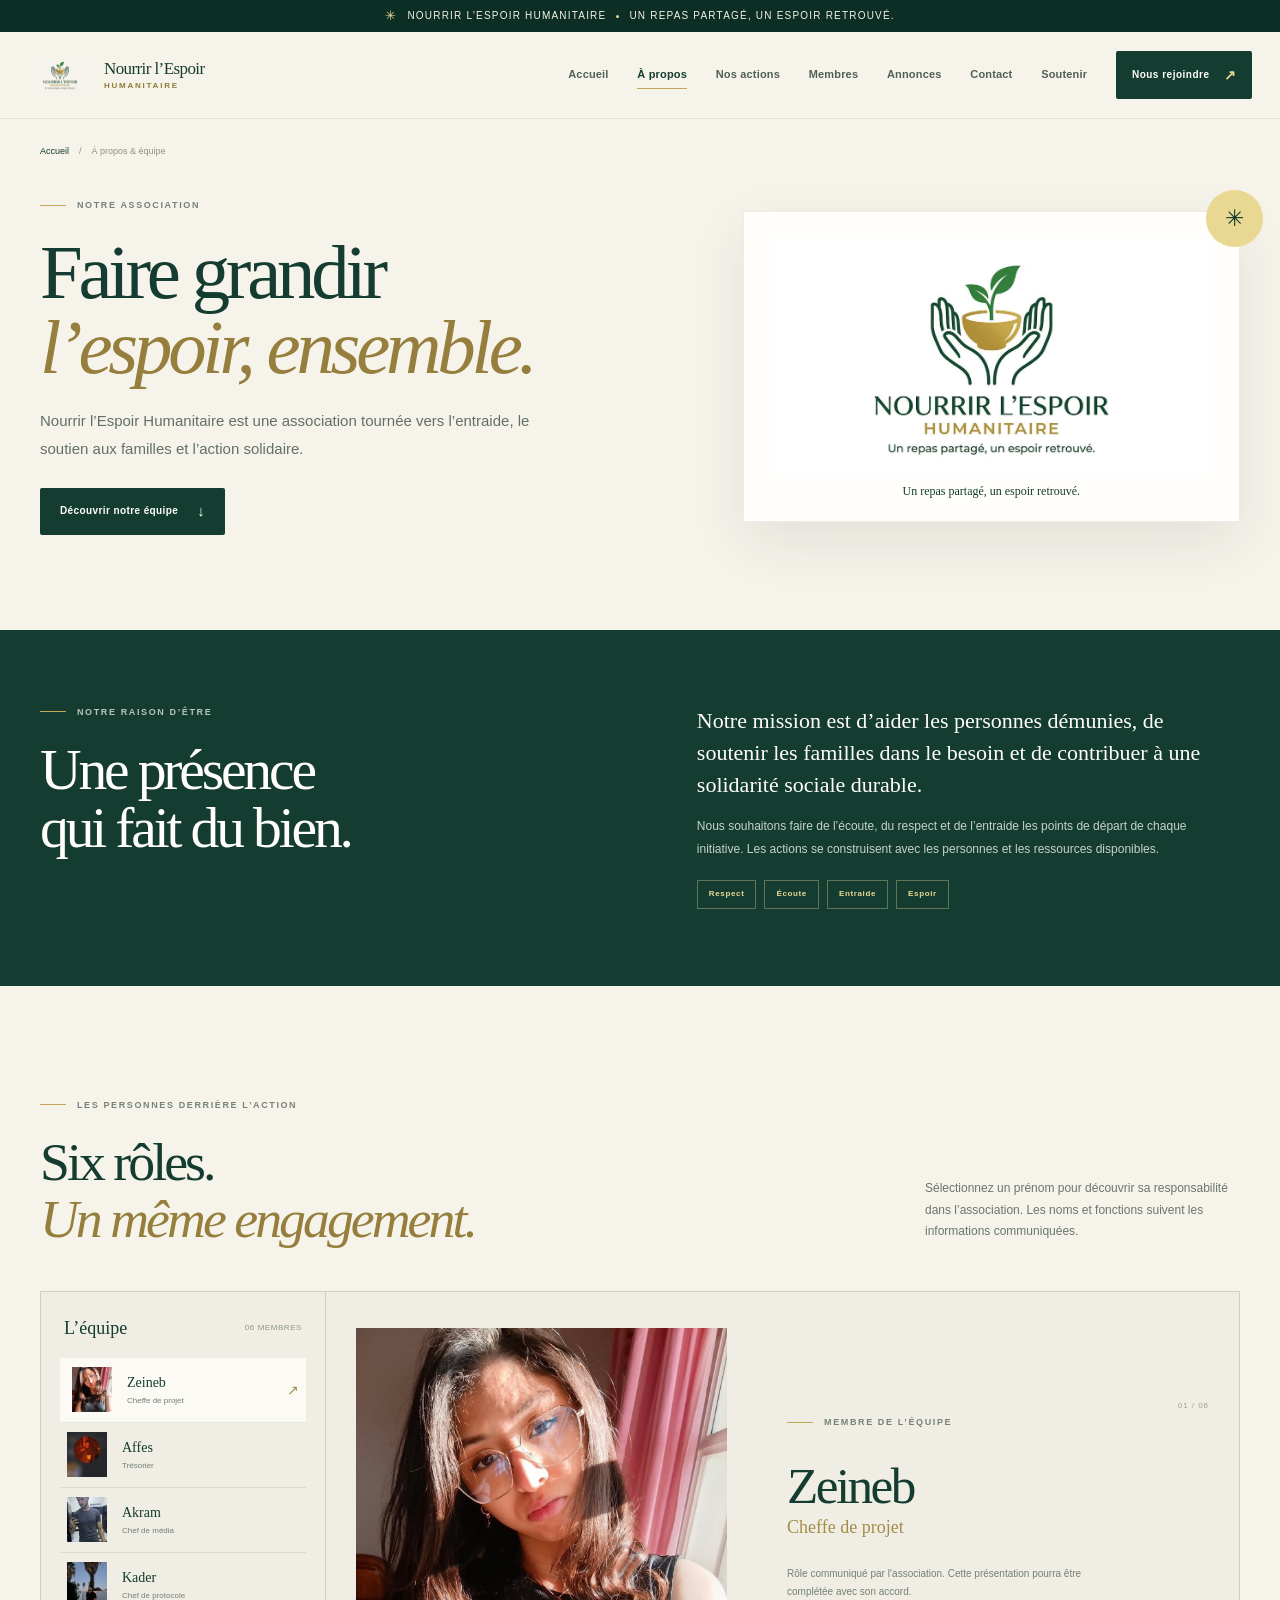
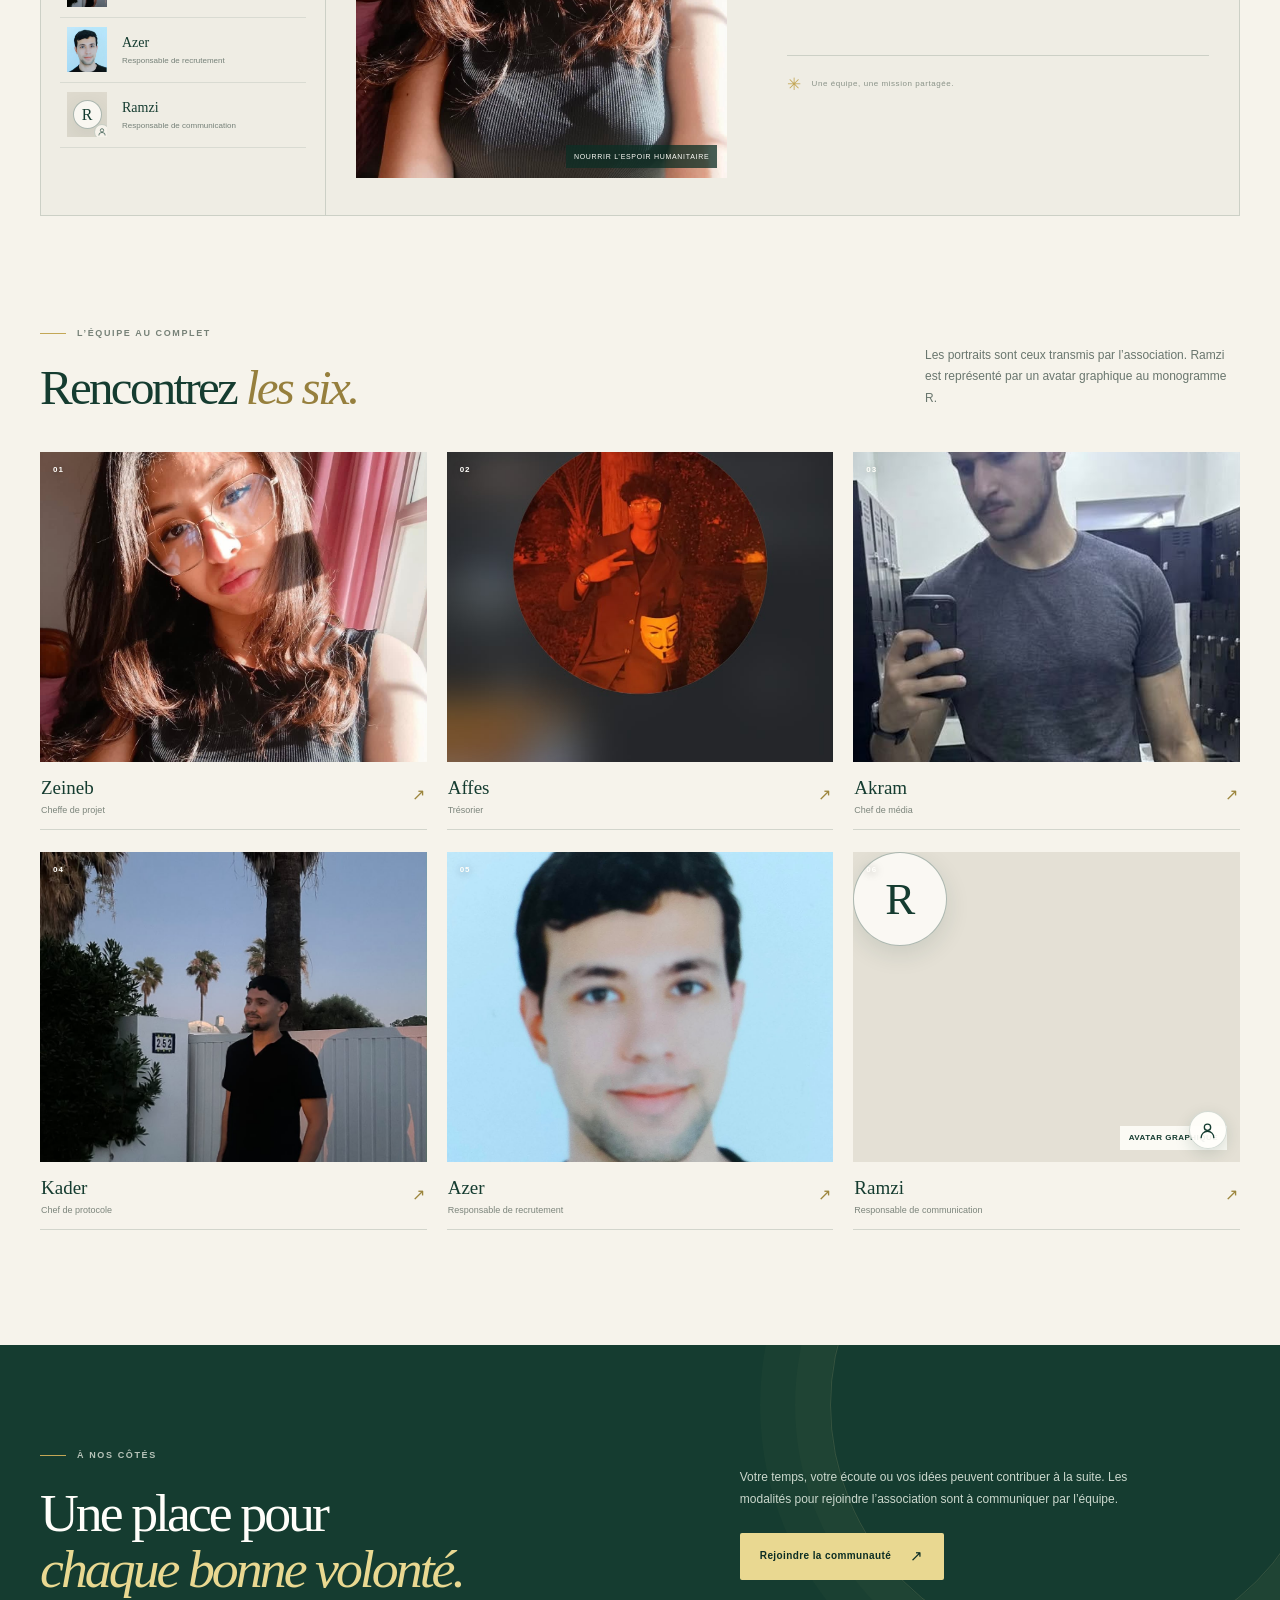
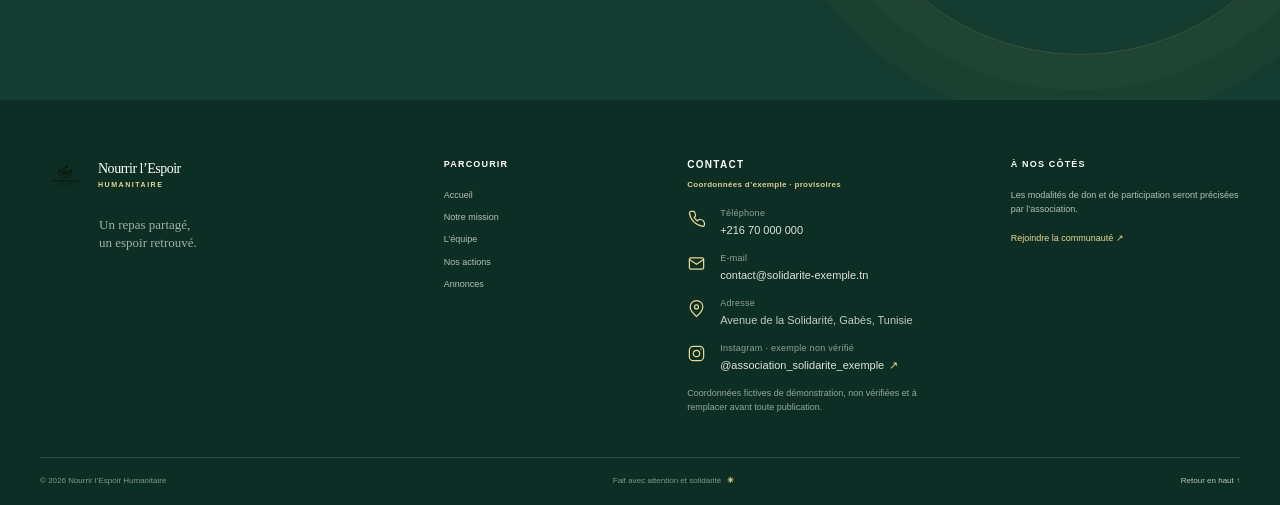
==== about.html @ 9aee0077 "Publish association website" ====
<!doctype html>
<html lang="fr">
<head>
  <meta charset="utf-8">
  <meta name="viewport" content="width=device-width, initial-scale=1">
  <meta name="theme-color" content="#153c30">
  <meta name="description" content="Découvrez la mission, les valeurs et l’équipe de Nourrir l’Espoir Humanitaire.">
  <title>À propos & équipe — Nourrir l’Espoir Humanitaire</title>
  <link rel="icon" href="assets/images/favicon.svg" type="image/svg+xml">
  <link rel="stylesheet" href="style.css">
  <script src="assets/site-config.js" defer></script>
  <script src="script.js" defer></script>
</head>
<body>
  <a class="skip-link" href="#main">Aller au contenu</a>
  <div class="announcement-bar"><span class="announcement-mark" aria-hidden="true">✳</span> Nourrir l’Espoir Humanitaire <span class="announcement-dot" aria-hidden="true"></span> Un repas partagé, un espoir retrouvé.</div>
  <header class="site-header">
    <div class="header-inner">
      <a class="brand" href="index.html" aria-label="Nourrir l’Espoir Humanitaire, accueil"><img src="assets/images/logo.jpeg" alt="Logo de Nourrir l’Espoir Humanitaire"><span class="brand-name">Nourrir l’Espoir <b>Humanitaire</b></span></a>
      <button class="menu-toggle" type="button" aria-expanded="false" aria-controls="primary-nav" aria-label="Ouvrir le menu"><span></span><span></span></button>
      <nav class="primary-nav" id="primary-nav" aria-label="Navigation principale">
        <a class="nav-link" href="index.html">Accueil</a><a class="nav-link active" href="about.html" aria-current="page">À propos</a><a class="nav-link" href="index.html#food">Nos actions</a><a class="nav-link" href="#members">Membres</a><a class="nav-link" href="index.html#events">Annonces</a><a class="nav-link" href="#contact">Contact</a><a class="nav-link" href="index.html#community">Soutenir</a><a class="nav-join" href="index.html#community">Nous rejoindre <span aria-hidden="true">↗</span></a>
      </nav>
    </div>
  </header>
  <main id="main">
    <section class="about-hero section-shell">
      <div class="breadcrumbs reveal"><a href="index.html">Accueil</a><span aria-hidden="true">/</span><span>À propos & équipe</span></div>
      <div class="about-hero-grid">
        <div class="reveal"><p class="eyebrow"><span class="eyebrow-line"></span> Notre association</p><h1>Faire grandir<br><em>l’espoir, ensemble.</em></h1><p class="hero-lede">Nourrir l’Espoir Humanitaire est une association tournée vers l’entraide, le soutien aux familles et l’action solidaire.</p><a class="button button-primary" href="#members">Découvrir notre équipe <span aria-hidden="true">↓</span></a></div>
        <div class="about-logo-card reveal"><div class="about-logo-ornament" aria-hidden="true">✳</div><img src="assets/images/logo.jpeg" alt="Logo de Nourrir l’Espoir Humanitaire"><p>Un repas partagé, un espoir retrouvé.</p></div>
      </div>
    </section>
    <section class="about-mission-section" id="mission"><div class="section-shell about-mission-grid"><div class="reveal"><p class="eyebrow eyebrow-light"><span class="eyebrow-line"></span> Notre raison d’être</p><h2>Une présence<br>qui fait du bien.</h2></div><div class="reveal"><p class="about-mission-lede">Notre mission est d’aider les personnes démunies, de soutenir les familles dans le besoin et de contribuer à une solidarité sociale durable.</p><p>Nous souhaitons faire de l’écoute, du respect et de l’entraide les points de départ de chaque initiative. Les actions se construisent avec les personnes et les ressources disponibles.</p><div class="mission-pills"><span>Respect</span><span>Écoute</span><span>Entraide</span><span>Espoir</span></div></div></div></section>

    <section class="members-directory section-shell" id="members">
      <div class="section-heading reveal"><div><p class="eyebrow"><span class="eyebrow-line"></span> Les personnes derrière l’action</p><h2>Six rôles.<br><em>Un même engagement.</em></h2></div><p class="heading-aside">Sélectionnez un prénom pour découvrir sa responsabilité dans l’association. Les noms et fonctions suivent les informations communiquées.</p></div>
      <div class="member-explorer reveal">
        <aside class="member-sidebar" aria-label="Choisir un membre"><p class="sidebar-label">L’équipe <span>06 membres</span></p>
          <button class="member-choice is-selected" type="button" data-member="zeineb" aria-pressed="true"><span class="choice-photo"><img src="assets/images/zaineb.jpeg" alt="" loading="lazy"></span><span><b>Zeineb</b><small>Cheffe de projet</small></span><span class="choice-arrow" aria-hidden="true">↗</span></button>
          <button class="member-choice" type="button" data-member="affes" aria-pressed="false"><span class="choice-photo"><img src="assets/images/affes.jpeg" alt="" loading="lazy"></span><span><b>Affes</b><small>Trésorier</small></span><span class="choice-arrow" aria-hidden="true">↗</span></button>
          <button class="member-choice" type="button" data-member="akram" aria-pressed="false"><span class="choice-photo"><img src="assets/images/akram.jpeg" alt="" loading="lazy"></span><span><b>Akram</b><small>Chef de média</small></span><span class="choice-arrow" aria-hidden="true">↗</span></button>
          <button class="member-choice" type="button" data-member="kader" aria-pressed="false"><span class="choice-photo"><img src="assets/images/kader.jpeg" alt="" loading="lazy"></span><span><b>Kader</b><small>Chef de protocole</small></span><span class="choice-arrow" aria-hidden="true">↗</span></button>
          <button class="member-choice" type="button" data-member="azer" aria-pressed="false"><span class="choice-photo"><img src="assets/images/azer.jpeg" alt="" loading="lazy"></span><span><b>Azer</b><small>Responsable de recrutement</small></span><span class="choice-arrow" aria-hidden="true">↗</span></button>
          <button class="member-choice" type="button" data-member="ramzi" aria-pressed="false"><span class="choice-photo choice-photo-pending"><span>R</span><svg aria-hidden="true"><use href="assets/icons.svg#icon-person"></use></svg></span><span><b>Ramzi</b><small>Responsable de communication</small></span><span class="choice-arrow" aria-hidden="true">↗</span></button>
        </aside>
        <article class="member-feature" aria-live="polite" aria-atomic="true">
          <div class="feature-photo-wrap"><img class="feature-photo" id="profile-image" src="assets/images/zaineb.jpeg" alt="Portrait de Zeineb" fetchpriority="high"><div class="feature-placeholder" id="profile-placeholder" hidden><div class="avatar-signature"><span>R</span><svg aria-hidden="true"><use href="assets/icons.svg#icon-person"></use></svg></div><small>Avatar graphique · pas une photo</small></div><span class="feature-photo-caption">Nourrir l’Espoir Humanitaire</span></div>
          <div class="feature-copy"><p class="eyebrow"><span class="eyebrow-line"></span> Membre de l’équipe</p><span class="feature-number" id="profile-number">01 / 06</span><h3 id="profile-name">Zeineb</h3><p class="feature-role" id="profile-role">Cheffe de projet</p><p class="feature-description" id="profile-description">Rôle communiqué par l’association. Cette présentation pourra être complétée avec son accord.</p><div class="feature-bottom"><span class="feature-symbol" aria-hidden="true">✳</span><span>Une équipe, une mission partagée.</span></div></div>
        </article>
      </div>
      <div class="all-members-heading reveal"><div><p class="eyebrow"><span class="eyebrow-line"></span> L’équipe au complet</p><h2>Rencontrez <em>les six.</em></h2></div><p class="heading-aside">Les portraits sont ceux transmis par l’association. Ramzi est représenté par un avatar graphique au monogramme R.</p></div>
      <div class="all-members-grid">
        <button class="member-tile reveal" type="button" data-member="zeineb"><span class="tile-photo"><img src="assets/images/zaineb.jpeg" alt="Portrait de Zeineb" loading="lazy"><span class="tile-number">01</span></span><span class="tile-copy"><b>Zeineb</b><small>Cheffe de projet</small><span class="tile-arrow" aria-hidden="true">↗</span></span></button>
        <button class="member-tile reveal" type="button" data-member="affes"><span class="tile-photo affes-photo"><img src="assets/images/affes.jpeg" alt="Portrait d’Affes" loading="lazy"><span class="tile-number">02</span></span><span class="tile-copy"><b>Affes</b><small>Trésorier</small><span class="tile-arrow" aria-hidden="true">↗</span></span></button>
        <button class="member-tile reveal" type="button" data-member="akram"><span class="tile-photo"><img src="assets/images/akram.jpeg" alt="Portrait d’Akram" loading="lazy"><span class="tile-number">03</span></span><span class="tile-copy"><b>Akram</b><small>Chef de média</small><span class="tile-arrow" aria-hidden="true">↗</span></span></button>
        <button class="member-tile reveal" type="button" data-member="kader"><span class="tile-photo"><img src="assets/images/kader.jpeg" alt="Portrait de Kader" loading="lazy"><span class="tile-number">04</span></span><span class="tile-copy"><b>Kader</b><small>Chef de protocole</small><span class="tile-arrow" aria-hidden="true">↗</span></span></button>
        <button class="member-tile reveal" type="button" data-member="azer"><span class="tile-photo"><img src="assets/images/azer.jpeg" alt="Portrait d’Azer" loading="lazy"><span class="tile-number">05</span></span><span class="tile-copy"><b>Azer</b><small>Responsable de recrutement</small><span class="tile-arrow" aria-hidden="true">↗</span></span></button>
        <button class="member-tile member-tile-pending reveal" type="button" data-member="ramzi"><span class="tile-photo tile-photo-pending"><span class="tile-initial" aria-hidden="true">R</span><span class="person-mark-mini" aria-hidden="true"><svg><use href="assets/icons.svg#icon-person"></use></svg></span><span class="tile-number">06</span><span class="pending-tag">Avatar graphique</span></span><span class="tile-copy"><b>Ramzi</b><small>Responsable de communication</small><span class="tile-arrow" aria-hidden="true">↗</span></span></button>
      </div>
    </section>

    <section class="about-cta"><div class="section-shell about-cta-inner reveal"><div><p class="eyebrow eyebrow-light"><span class="eyebrow-line"></span> À nos côtés</p><h2>Une place pour<br><em>chaque bonne volonté.</em></h2></div><div><p>Votre temps, votre écoute ou vos idées peuvent contribuer à la suite. Les modalités pour rejoindre l’association sont à communiquer par l’équipe.</p><a class="button button-gold" href="index.html#community">Rejoindre la communauté <span aria-hidden="true">↗</span></a></div></div></section>
  </main>
  <footer class="site-footer" id="contact"><div class="section-shell footer-top"><div class="footer-brand"><a class="brand brand-footer" href="index.html"><img src="assets/images/logo.jpeg" alt=""><span class="brand-name">Nourrir l’Espoir <b>Humanitaire</b></span></a><p>Un repas partagé,<br>un espoir retrouvé.</p></div><div class="footer-column"><h2>Parcourir</h2><a href="index.html">Accueil</a><a href="#mission">Notre mission</a><a href="#members">L’équipe</a><a href="index.html#food">Nos actions</a><a href="index.html#events">Annonces</a></div><div class="footer-contact"><h2>Contact <span class="provisional-label">Coordonnées d’exemple · provisoires</span></h2><ul class="contact-list"><li><svg class="contact-icon" aria-hidden="true"><use href="assets/icons.svg#icon-phone"></use></svg><span><small>Téléphone</small><a data-contact-value="phone" href="tel:+21670000000">+216 70 000 000</a></span></li><li><svg class="contact-icon" aria-hidden="true"><use href="assets/icons.svg#icon-mail"></use></svg><span><small>E-mail</small><a data-contact-value="email" href="mailto:contact@solidarite-exemple.tn">contact@solidarite-exemple.tn</a></span></li><li><svg class="contact-icon" aria-hidden="true"><use href="assets/icons.svg#icon-pin"></use></svg><span><small>Adresse</small><span data-contact-value="address">Avenue de la Solidarité, Gabès, Tunisie</span></span></li><li><svg class="contact-icon" aria-hidden="true"><use href="assets/icons.svg#icon-instagram"></use></svg><span><small>Instagram · exemple non vérifié</small><a class="instagram-link" data-contact-value="instagramHandle" href="https://www.instagram.com/association_solidarite_exemple/" target="_blank" rel="noopener noreferrer">@association_solidarite_exemple <span aria-hidden="true">↗</span></a></span></li></ul><p class="contact-disclaimer">Coordonnées fictives de démonstration, non vérifiées et à remplacer avant toute publication.</p></div><div class="footer-column"><h2>À nos côtés</h2><p>Les modalités de don et de participation seront précisées par l’association.</p><a class="footer-join" href="index.html#community">Rejoindre la communauté ↗</a></div></div><div class="section-shell footer-bottom"><span>© <span data-current-year>2026</span> Nourrir l’Espoir Humanitaire</span><span>Fait avec attention et solidarité <b aria-hidden="true">✳</b></span><a href="#main">Retour en haut ↑</a></div></footer>
</body>
</html>
---- style.css ----
@charset "UTF-8";

:root {
  --forest: #153c30;
  --forest-deep: #0c2e24;
  --forest-soft: #34594b;
  --gold: #c3a756;
  --gold-light: #e9d891;
  --rose: #d88670;
  --ink: #1e2f28;
  --muted: #69766e;
  --paper: #f6f3eb;
  --paper-dark: #ebe7dc;
  --white: #fffefa;
  --line: rgba(21, 60, 48, .16);
  --serif: Georgia, "Times New Roman", serif;
  --sans: "Aptos", "Segoe UI", Arial, sans-serif;
  --content: 1200px;
  --ease: cubic-bezier(.2,.75,.25,1);
}

*, *::before, *::after { box-sizing: border-box; }
html { scroll-behavior: smooth; scroll-padding-top: 100px; }
body { margin: 0; color: var(--ink); background: var(--paper); font-family: var(--sans); font-size: 16px; line-height: 1.6; -webkit-font-smoothing: antialiased; }
img { display: block; max-width: 100%; }
[hidden] { display: none !important; }
a { color: inherit; text-decoration: none; }
button { font: inherit; }
button, a { -webkit-tap-highlight-color: transparent; }
::selection { color: var(--white); background: var(--forest); }
.section-shell { width: min(var(--content), calc(100% - 64px)); margin-inline: auto; }
.skip-link { position: fixed; z-index: 1000; top: 8px; left: 8px; padding: 12px 16px; transform: translateY(-150%); color: var(--white); background: var(--forest); border-radius: 3px; }
.skip-link:focus { transform: translateY(0); }

.announcement-bar { min-height: 32px; display: flex; align-items: center; justify-content: center; gap: 10px; padding: 5px 18px; color: #f7f2e6; background: var(--forest-deep); font-size: 10px; letter-spacing: .12em; text-transform: uppercase; text-align: center; }
.announcement-mark { color: var(--gold-light); font-size: 13px; }
.announcement-dot { width: 3px; height: 3px; border-radius: 50%; background: var(--gold-light); }
.site-header { position: sticky; z-index: 30; top: 0; background: rgba(246,243,235,.94); border-bottom: 1px solid rgba(21,60,48,.08); backdrop-filter: blur(16px); }
.header-inner { width: min(1320px, calc(100% - 56px)); min-height: 86px; margin: 0 auto; display: flex; align-items: center; justify-content: space-between; gap: 32px; }
.brand { flex: 0 0 auto; display: inline-flex; align-items: center; gap: 12px; }
.brand img { width: 64px; height: 50px; object-fit: contain; mix-blend-mode: multiply; }
.brand-name { display: flex; flex-direction: column; color: var(--forest); font-family: var(--serif); font-size: 17px; line-height: 1.05; letter-spacing: -.035em; }
.brand-name b { padding-top: 4px; color: #927b36; font-family: var(--sans); font-size: 8px; font-weight: 700; letter-spacing: .22em; text-transform: uppercase; }
.primary-nav { display: flex; align-items: center; gap: clamp(15px, 2.25vw, 32px); }
.nav-link { position: relative; padding: 8px 0; color: #506058; font-size: 11px; font-weight: 600; letter-spacing: .015em; transition: color .2s ease; }
.nav-link::after { position: absolute; right: 0; bottom: 3px; left: 0; height: 1px; content: ""; background: var(--gold); transform: scaleX(0); transform-origin: left; transition: transform .25s var(--ease); }
.nav-link:hover, .nav-link.active { color: var(--forest); }
.nav-link:hover::after, .nav-link.active::after { transform: scaleX(1); }
.nav-join { display: inline-flex; align-items: center; gap: 14px; padding: 13px 16px; color: var(--white); background: var(--forest); border-radius: 2px; font-size: 10px; font-weight: 700; letter-spacing: .05em; transition: background .2s ease, transform .2s ease; }
.nav-join span { color: var(--gold-light); font-size: 14px; }
.nav-join:hover { background: #255947; transform: translateY(-2px); }
.menu-toggle { display: none; }

.hero { min-height: 650px; position: relative; display: grid; grid-template-columns: 1fr .92fr; align-items: center; gap: 5%; padding-top: 62px; padding-bottom: 95px; }
.hero-copy { position: relative; z-index: 2; padding: 18px 0 28px 2.6%; }
.eyebrow { display: flex; align-items: center; gap: 11px; margin: 0 0 22px; color: #778278; font-size: 9px; font-weight: 700; letter-spacing: .18em; text-transform: uppercase; }
.eyebrow-line { width: 26px; height: 1px; flex: 0 0 26px; background: var(--gold); }
h1, h2, h3, p { margin-top: 0; }
h1, h2 { color: var(--forest); font-family: var(--serif); font-weight: 400; letter-spacing: -.055em; }
.hero h1 { max-width: 660px; margin: 0 0 22px; font-size: clamp(48px, 6.05vw, 82px); line-height: .99; }
h1 em, h2 em, .quote-section em { color: #967f3d; font-weight: 400; }
.hero-lede { max-width: 530px; margin-bottom: 27px; color: #627067; font-size: 15px; line-height: 1.85; }
.hero-actions { display: flex; align-items: center; gap: 28px; flex-wrap: wrap; }
.button { min-height: 47px; display: inline-flex; align-items: center; justify-content: center; gap: 19px; padding: 0 19px; border: 1px solid transparent; border-radius: 2px; font-size: 10px; font-weight: 700; letter-spacing: .04em; transition: transform .25s var(--ease), background .25s ease, color .25s ease, box-shadow .25s ease; }
.button span { font-size: 15px; font-weight: 400; }
.button:hover { transform: translateY(-3px); box-shadow: 0 11px 24px rgba(11,39,29,.13); }
.button-primary { color: var(--white); background: var(--forest); }
.button-primary:hover { background: #285c48; }
.text-link { display: inline-flex; align-items: center; gap: 12px; color: var(--forest); font-size: 10px; font-weight: 700; border-bottom: 1px solid rgba(21,60,48,.32); padding-bottom: 5px; transition: gap .2s ease, color .2s ease; }
.text-link:hover { gap: 17px; color: #967f3d; }
.text-link span { font-size: 15px; }
.hero-note { display: flex; align-items: center; gap: 12px; margin-top: 40px; color: #7b837c; font-family: var(--serif); font-size: 12px; line-height: 1.4; }
.hero-note b { color: var(--forest); font-weight: 400; }
.note-seal { width: 34px; height: 34px; display: grid; place-items: center; color: var(--forest); border: 1px solid rgba(21,60,48,.25); border-radius: 50%; font-size: 17px; }
.hero-art { min-height: 470px; position: relative; display: grid; place-items: center; }
.hero-art::before { position: absolute; width: min(88%, 450px); aspect-ratio: 1; content: ""; background: #e6e4d8; border-radius: 50%; }
.hero-art::after { position: absolute; width: 74%; aspect-ratio: 1; content: ""; border: 1px solid rgba(21,60,48,.14); border-radius: 50%; }
.hero-logo-card { position: relative; z-index: 2; width: min(80%, 420px); padding: 20px; background: var(--white); border: 1px solid rgba(21,60,48,.08); box-shadow: 0 26px 60px rgba(34,54,39,.13); transform: rotate(-3deg); transition: transform .5s var(--ease); }
.hero-logo-card:hover { transform: rotate(0) scale(1.025); }
.hero-logo-card img { width: 100%; height: auto; }
.art-orbit { position: absolute; z-index: 1; border: 1px solid rgba(195,167,86,.7); border-radius: 50%; }
.orbit-one { width: 82%; aspect-ratio: 1; transform: rotate(-19deg) scaleY(.76); }
.orbit-two { width: 94%; aspect-ratio: 1; border-color: rgba(21,60,48,.1); transform: rotate(17deg) scaleY(.8); }
.hero-sticker { position: absolute; z-index: 3; top: 14%; right: -1%; width: 111px; height: 111px; display: flex; flex-direction: column; align-items: center; justify-content: center; color: var(--forest); background: var(--gold-light); border: 7px solid var(--paper); border-radius: 50%; font-family: var(--serif); font-size: 11px; line-height: 1.1; text-align: center; transform: rotate(8deg); }
.hero-sticker b { font-weight: 400; }
.sticker-icon { margin-bottom: 5px; font-size: 19px; }
.art-caption { position: absolute; z-index: 3; right: 4%; bottom: 13%; margin: 0; color: var(--forest); font-family: var(--serif); font-size: 12px; line-height: 1.45; text-align: right; }
.art-asterisk { position: absolute; z-index: 3; bottom: 18%; left: 8%; color: var(--rose); font-size: 29px; }
.hero-bottomline { position: absolute; right: 0; bottom: 30px; left: 0; display: flex; align-items: center; gap: 13px; color: #819087; font-size: 8px; letter-spacing: .14em; text-transform: uppercase; }
.bottomline-rule { width: 70px; height: 1px; background: var(--gold); }

.mission-band { overflow: hidden; position: relative; color: var(--white); background: var(--forest); }
.mission-band::after { position: absolute; right: -100px; bottom: -270px; width: 580px; height: 580px; content: ""; border: 1px solid rgba(233,216,145,.15); border-radius: 50%; box-shadow: 0 0 0 34px rgba(233,216,145,.035),0 0 0 68px rgba(233,216,145,.025); }
.mission-grid { min-height: 340px; position: relative; display: grid; grid-template-columns: 1.08fr 1fr auto; align-items: center; gap: 8%; padding-top: 66px; padding-bottom: 66px; }
.eyebrow-light { color: #b7c3b9; }
.mission-intro h2, .support-section h2, .about-mission-section h2, .about-cta h2 { margin: 0; color: var(--white); font-size: clamp(37px, 4.2vw, 56px); line-height: 1.05; }
.mission-intro h2 em, .support-section h2 em, .about-cta h2 em { color: var(--gold-light); }
.mission-copy { max-width: 430px; color: #cfdbd0; font-size: 13px; line-height: 1.85; }
.mission-copy .button { margin-top: 9px; }
.button-light { color: var(--forest); background: var(--paper); }
.button-light:hover { background: var(--gold-light); }
.mission-stamp { width: 82px; height: 82px; position: relative; display: grid; place-items: center; color: var(--gold-light); border: 1px solid rgba(233,216,145,.55); border-radius: 50%; font-family: var(--serif); font-size: 10px; line-height: .95; text-align: center; transform: rotate(-15deg); }
.mission-stamp b { position: absolute; right: -4px; bottom: 2px; color: var(--gold-light); font-size: 20px; }

.values-section { padding-top: 118px; padding-bottom: 114px; }
.section-heading { display: flex; align-items: end; justify-content: space-between; gap: 30px; margin-bottom: 46px; }
.section-heading h2, .video-copy h2, .all-members-heading h2 { margin: 0; font-size: clamp(38px, 4.2vw, 58px); line-height: 1.06; }
.heading-aside { max-width: 315px; margin: 0 0 5px; color: var(--muted); font-size: 12px; line-height: 1.8; }
.values-grid { display: grid; grid-template-columns: repeat(3,1fr); border-top: 1px solid var(--line); border-bottom: 1px solid var(--line); }
.value-card { min-height: 357px; position: relative; padding: 25px 31px 25px 26px; border-right: 1px solid var(--line); transition: background .3s ease; }
.value-card:first-child { border-left: 1px solid var(--line); }
.value-card:hover { background: rgba(255,254,250,.68); }
.value-card-highlight { background: #eeebe1; }
.illustration { height: 145px; position: relative; display: grid; place-items: center; overflow: hidden; margin: -25px -31px 25px -26px; background: #e9e6dc; }
.value-card-highlight .illustration { background: #e6e3d5; }
.illustration-bowl .bowl-shape { width: 128px; height: 55px; position: absolute; bottom: 23px; border: 2px solid var(--forest); border-top: 0; border-radius: 0 0 60px 60px; background: #c9ac5d; box-shadow: inset 0 -8px rgba(21,60,48,.08); }
.illustration-bowl .bowl-shape::before { position: absolute; top: -5px; right: -4px; left: -4px; height: 11px; content: ""; border: 2px solid var(--forest); border-radius: 50%; background: #eedb9c; }
.bowl-steam { position: absolute; top: 14px; color: #728d70; font-family: var(--serif); font-size: 45px; transform: rotate(90deg); }
.bowl-leaf { position: absolute; top: 18px; right: calc(50% - 14px); color: var(--forest); font-size: 24px; }
.illustration-home .home-roof { position: absolute; top: 31px; width: 105px; height: 75px; border-top: 3px solid var(--forest); border-left: 3px solid var(--forest); transform: rotate(45deg) scale(.72); }
.home-body { width: 112px; height: 75px; position: absolute; top: 54px; display: flex; align-items: center; justify-content: space-evenly; border: 2px solid var(--forest); background: #c1ad73; }
.home-body i { width: 18px; height: 24px; border: 1px solid var(--forest); background: var(--paper); }
.home-body b { width: 22px; height: 38px; align-self: end; border: 1px solid var(--forest); background: #e7d8ac; }
.home-heart { position: absolute; top: 14px; right: calc(50% - 82px); color: var(--rose); font-size: 27px; }
.illustration-hands { background: #e8e8dc; }
.hands-ring { width: 98px; height: 98px; border: 1px solid var(--forest); border-radius: 50%; box-shadow: 0 0 0 11px rgba(195,167,86,.21),0 0 0 22px rgba(21,60,48,.05); }
.hands-sprout { position: absolute; top: 29px; color: var(--forest); font-size: 31px; }
.hands-word { position: absolute; bottom: 32px; padding: 2px 10px; color: var(--forest); background: #e8e8dc; font-family: var(--serif); font-size: 14px; font-style: italic; }
.card-index { margin-bottom: 10px; color: #8c917e; font-size: 8px; font-weight: 700; letter-spacing: .17em; }
.value-card h3 { margin: 0 0 10px; color: var(--forest); font-family: var(--serif); font-size: 24px; font-weight: 400; letter-spacing: -.025em; }
.value-card > p:not(.card-index) { max-width: 320px; margin-bottom: 19px; color: #69756b; font-size: 11px; line-height: 1.75; }
.arrow-link, .event-link { display: inline-flex; align-items: center; gap: 10px; padding: 0 0 3px; color: var(--forest); border: 0; border-bottom: 1px solid rgba(21,60,48,.3); background: none; font-size: 9px; font-weight: 700; cursor: pointer; transition: gap .2s ease; }
.arrow-link:hover, .event-link:hover { gap: 16px; }
.arrow-link span, .event-link span { color: #9d863e; font-size: 14px; }

.quote-section { min-height: 300px; position: relative; display: flex; flex-direction: column; align-items: center; justify-content: center; margin-bottom: 108px; background: #ece9df; text-align: center; }
.quote-section::before, .quote-section::after { position: absolute; width: 80px; height: 80px; content: ""; border-color: rgba(195,167,86,.65); border-style: solid; }
.quote-section::before { top: 18px; left: 18px; border-width: 1px 0 0 1px; }
.quote-section::after { right: 18px; bottom: 18px; border-width: 0 1px 1px 0; }
.quote-ornament { height: 36px; color: var(--gold); font-family: var(--serif); font-size: 70px; line-height: 1; }
.quote-section p { margin: 15px 0 16px; color: var(--forest); font-family: var(--serif); font-size: clamp(24px, 3vw, 37px); line-height: 1.3; letter-spacing: -.035em; }
.quote-credit { color: #7c857c; font-size: 8px; font-weight: 700; letter-spacing: .15em; text-transform: uppercase; }

.team-section { padding-top: 18px; padding-bottom: 118px; }
.team-section .section-heading { margin-bottom: 38px; }
.heading-link { margin-bottom: 7px; }
.team-grid { display: grid; grid-template-columns: repeat(3,1fr); gap: 30px 20px; }
.team-card { min-width: 0; display: block; }
.team-photo { height: 315px; position: relative; overflow: hidden; background: #e5e1d5; }
.team-photo img { width: 100%; height: 100%; object-fit: cover; object-position: center 35%; transition: transform .6s var(--ease), filter .5s ease; }
.team-card:hover .team-photo img { transform: scale(1.045); filter: saturate(1.05); }
.team-card:nth-child(2) .team-photo img { object-position: center 47%; }
.team-card:nth-child(3) .team-photo img { object-position: center 22%; }
.team-card:nth-child(4) .team-photo img { object-position: center 47%; }
.team-card:nth-child(5) .team-photo img { object-position: center 39%; }
.photo-index, .tile-number { position: absolute; top: 12px; left: 13px; z-index: 2; color: var(--white); font-size: 8px; font-weight: 700; letter-spacing: .12em; text-shadow: 0 1px 8px rgba(0,0,0,.4); }
.team-meta { min-height: 66px; position: relative; padding: 14px 38px 0 1px; border-bottom: 1px solid var(--line); }
.team-meta h3 { margin: 0; color: var(--forest); font-family: var(--serif); font-size: 20px; font-weight: 400; }
.team-meta p { margin: 2px 0 14px; color: #7b837a; font-size: 9px; }
.team-arrow { position: absolute; top: 18px; right: 1px; color: #9d863e; transition: transform .2s ease; }
.team-card:hover .team-arrow { transform: translate(3px,-3px); }
.affes-photo img { object-fit: cover; object-position: center 50%; }
.pending-photo, .tile-photo-pending, .choice-photo-pending { position: relative; display: grid; place-items: center; background: radial-gradient(circle at 50% 45%,#d5ccaa 0 15%,#82947a 15.3% 16%,transparent 16.4%),radial-gradient(circle at 50% 50%,#e9e3cf,#c9c1a6 52%,#99a18a 100%); }
.pending-initial, .tile-initial, .choice-photo-pending > span { width: 82px; height: 82px; display: grid; place-items: center; color: var(--forest); background: rgba(255,254,250,.8); border: 1px solid rgba(21,60,48,.34); border-radius: 50%; font-family: var(--serif); font-size: 40px; box-shadow: 0 8px 25px rgba(21,60,48,.12); }
.pending-tag { position: absolute; right: 13px; bottom: 12px; padding: 6px 9px; color: var(--forest); background: rgba(255,254,250,.86); font-size: 8px; font-weight: 700; letter-spacing: .06em; text-transform: uppercase; }
.photo-note { margin: 20px 0 0; color: #7c857c; font-size: 9px; }

.events-section { padding: 108px 0 110px; background: #efede4; }
.events-section .section-heading { margin-bottom: 42px; }
.events-grid { display: grid; grid-template-columns: repeat(3,1fr); gap: 21px; }
.event-card { overflow: hidden; background: var(--white); transition: transform .35s var(--ease), box-shadow .35s ease; }
.event-card:hover { transform: translateY(-5px); box-shadow: 0 20px 36px rgba(30,47,40,.08); }
.event-art { height: 210px; position: relative; overflow: hidden; display: grid; place-items: center; }
.event-art-gold { background: #d6c898; }
.event-art-green { background: #78927e; }
.event-art-rose { background: #d7a28f; }
.event-art::before, .event-art::after { position: absolute; content: ""; border: 1px solid rgba(255,254,250,.45); border-radius: 50%; }
.event-art::before { width: 180px; height: 180px; }
.event-art::after { width: 225px; height: 225px; }
.event-art-label { position: absolute; top: 13px; left: 15px; z-index: 2; color: rgba(255,254,250,.84); font-size: 8px; font-weight: 700; letter-spacing: .13em; text-transform: uppercase; }
.event-art-number { position: absolute; right: 15px; bottom: 8px; color: rgba(255,254,250,.56); font-family: var(--serif); font-size: 34px; }
.event-boxes { z-index: 1; display: flex; align-items: end; gap: 8px; transform: rotate(-6deg); }
.event-boxes i { width: 46px; height: 51px; display: block; border: 1px solid var(--forest); background: #e4d6a5; box-shadow: 6px 8px 0 rgba(21,60,48,.12); }
.event-boxes i:nth-child(2) { height: 70px; background: #f1ebd8; }
.event-boxes i:nth-child(3) { height: 43px; background: #c8b26e; }
.event-plate { width: 118px; height: 118px; z-index: 1; display: grid; place-items: center; color: #9c8743; background: #f3eedf; border: 8px double #d5c791; border-radius: 50%; box-shadow: 0 9px 25px rgba(21,60,48,.13); transition: transform .5s var(--ease); }
.event-card:hover .event-plate { transform: rotate(15deg); }
.event-plate span { font-size: 31px; }
.event-spark { z-index: 1; color: #f7eab8; font-size: 88px; text-shadow: 0 5px 18px rgba(21,60,48,.1); transition: transform .5s var(--ease); }
.event-card:hover .event-spark { transform: rotate(40deg) scale(1.1); }
.event-content { padding: 20px 22px 23px; }
.event-date { display: flex; align-items: center; gap: 7px; margin-bottom: 12px; color: #899187; font-size: 8px; font-weight: 700; letter-spacing: .1em; text-transform: uppercase; }
.date-icon { color: var(--gold); font-size: 15px; }
.event-content h3 { margin: 0 0 8px; color: var(--forest); font-family: var(--serif); font-size: 23px; font-weight: 400; }
.event-content > p { min-height: 48px; margin: 0 0 16px; color: #748077; font-size: 10px; line-height: 1.7; }
.content-note { margin: 20px 0 0; color: #858b81; font-size: 9px; font-style: italic; }
.event-dialog { width: min(520px, calc(100% - 32px)); position: fixed; padding: 43px; color: var(--ink); background: var(--paper); border: 1px solid rgba(21,60,48,.14); box-shadow: 0 25px 80px rgba(4,28,20,.3); }
.event-dialog::backdrop { background: rgba(8,29,22,.62); backdrop-filter: blur(3px); }
.event-dialog h2 { margin: 0 0 14px; font-size: 39px; line-height: 1.05; }
.dialog-description { color: #627067; font-size: 13px; line-height: 1.8; }
.dialog-footnote { margin: 23px 0; padding-top: 16px; color: #778278; border-top: 1px solid var(--line); font-size: 10px; line-height: 1.7; }
.dialog-close { width: 34px; height: 34px; position: absolute; top: 13px; right: 14px; color: var(--forest); background: transparent; border: 1px solid var(--line); border-radius: 50%; font-size: 23px; line-height: 1; cursor: pointer; }
.dialog-close:hover { background: #e8e3d4; }

.video-section { display: grid; grid-template-columns: .78fr 1.22fr; align-items: center; gap: 9%; padding-top: 120px; padding-bottom: 121px; }
.video-copy h2 { margin-bottom: 17px; }
.video-copy > p:not(.eyebrow) { max-width: 390px; color: var(--muted); font-size: 12px; line-height: 1.85; }
.small-label { display: inline-block; margin-top: 10px; padding: 8px 10px; color: #837642; border: 1px solid rgba(195,167,86,.48); font-size: 8px; font-weight: 700; letter-spacing: .12em; text-transform: uppercase; }
.video-placeholder { min-height: 335px; position: relative; overflow: hidden; display: flex; flex-direction: column; align-items: center; justify-content: center; color: var(--white); background: var(--forest); text-align: center; }
.video-placeholder::before { position: absolute; inset: 15px; content: ""; border: 1px solid rgba(233,216,145,.37); }
.video-placeholder::after { position: absolute; top: -145px; left: -40px; width: 370px; height: 370px; content: ""; border: 1px solid rgba(233,216,145,.16); border-radius: 50%; box-shadow: 0 0 0 28px rgba(233,216,145,.035),0 0 0 56px rgba(233,216,145,.025); }
.video-sun { position: absolute; top: 31px; right: 39px; color: var(--gold-light); font-size: 24px; }
.video-frame-mark { position: absolute; top: 33px; left: 39px; color: #c5d1c6; font-size: 8px; font-weight: 700; letter-spacing: .19em; }
.video-frame-mark span { padding: 0 5px; color: var(--gold-light); }
.video-play { width: 53px; height: 53px; z-index: 1; display: grid; place-items: center; padding-left: 3px; color: var(--forest); background: var(--gold-light); border-radius: 50%; font-size: 15px; box-shadow: 0 0 0 8px rgba(233,216,145,.12); }
.video-placeholder > p { z-index: 1; margin: 17px 0 0; font-family: var(--serif); font-size: 21px; line-height: 1.3; }
.video-placeholder > p span { color: #b9c9bc; font-family: var(--sans); font-size: 9px; letter-spacing: .07em; }
.video-placeholder-footer { position: absolute; right: 38px; bottom: 30px; left: 38px; display: flex; align-items: center; gap: 13px; color: #aabbad; font-size: 8px; }
.video-track { height: 2px; flex: 1; background: rgba(255,255,255,.19); }
.video-track i { width: 13%; height: 100%; display: block; background: var(--gold-light); }

.support-section { overflow: hidden; position: relative; color: var(--white); background: #214b3c; }
.support-section::after { position: absolute; top: -130px; right: -110px; width: 490px; height: 490px; content: ""; border: 1px solid rgba(233,216,145,.16); border-radius: 50%; box-shadow: 0 0 0 28px rgba(233,216,145,.025),0 0 0 60px rgba(233,216,145,.02); }
.support-grid { min-height: 430px; position: relative; display: grid; grid-template-columns: 1fr .8fr; align-items: center; gap: 10%; padding-top: 72px; padding-bottom: 72px; }
.support-copy { max-width: 475px; position: relative; z-index: 1; color: #d6e0d7; font-size: 12px; line-height: 1.8; }
.button-gold { color: var(--forest-deep); background: var(--gold-light); }
.button-gold:hover { color: var(--forest); background: #f5e8b5; }
.donation-note { display: flex; align-items: start; gap: 11px; margin-top: 26px; padding-top: 18px; border-top: 1px solid rgba(255,255,255,.17); }
.donation-note > span { color: var(--gold-light); font-size: 15px; }
.donation-note p { margin: 0; color: #c3d1c5; font-size: 9px; line-height: 1.65; }
.donation-note b { color: var(--white); font-size: 10px; }
.support-scribble { position: absolute; right: 22%; bottom: 25px; z-index: 0; color: rgba(233,216,145,.28); font-family: var(--serif); font-size: 31px; font-style: italic; line-height: .9; transform: rotate(-9deg); }
.support-scribble span { position: absolute; right: -36px; bottom: 20px; color: var(--gold-light); font-style: normal; font-size: 23px; }

.site-footer { color: #c3d0c5; background: var(--forest-deep); }
.footer-top { min-height: 220px; display: grid; grid-template-columns: 1.5fr .8fr 1.15fr 1fr; gap: 5%; align-items: start; padding-top: 55px; padding-bottom: 42px; }
.brand-footer { gap: 8px; }
.brand-footer img { width: 50px; height: 40px; }
.brand-footer .brand-name { color: var(--white); font-size: 14px; }
.brand-footer .brand-name b { color: var(--gold-light); font-size: 7px; }
.footer-brand > p { margin: 13px 0 0 59px; color: #9fb3a4; font-family: var(--serif); font-size: 13px; line-height: 1.4; }
.footer-column { display: flex; flex-direction: column; align-items: start; gap: 8px; }
.footer-column h2 { margin: 2px 0 8px; color: var(--white); font-family: var(--sans); font-size: 9px; font-weight: 700; letter-spacing: .13em; text-transform: uppercase; }
.footer-column a, .footer-column p { margin: 0; color: #b2c3b5; font-size: 9px; transition: color .2s ease; }
.footer-column a:hover { color: var(--gold-light); }
.footer-column p span { color: #8ea392; }
.footer-join { margin-top: 7px !important; color: var(--gold-light) !important; }
.footer-bottom { min-height: 48px; display: flex; align-items: center; justify-content: space-between; gap: 20px; border-top: 1px solid rgba(255,255,255,.13); color: #84988a; font-size: 8px; }
.footer-bottom b { padding-left: 4px; color: var(--gold-light); }
.footer-bottom a { color: #b7c8b9; }
.footer-bottom a:hover { color: var(--gold-light); }

/* About and member directory */
.about-hero { padding-top: 25px; padding-bottom: 95px; }
.breadcrumbs { display: flex; align-items: center; gap: 10px; margin: 0 0 40px; color: #8b9287; font-size: 9px; }
.breadcrumbs a { color: var(--forest); }
.about-hero-grid { display: grid; grid-template-columns: 1fr .82fr; align-items: center; gap: 8%; }
.about-hero h1 { margin: 0 0 22px; font-size: clamp(49px, 6vw, 79px); line-height: .98; }
.about-hero .hero-lede { margin-bottom: 25px; }
.about-logo-card { position: relative; padding: 25px 28px 20px; background: var(--white); border: 1px solid rgba(21,60,48,.09); box-shadow: 0 20px 55px rgba(30,47,40,.09); transform: rotate(2deg); }
.about-logo-card img { width: 100%; }
.about-logo-card p { margin: 5px 0 0; color: var(--forest); font-family: var(--serif); font-size: 12px; text-align: center; }
.about-logo-ornament { position: absolute; top: -22px; right: -24px; z-index: 1; width: 57px; height: 57px; display: grid; place-items: center; color: var(--forest); background: var(--gold-light); border-radius: 50%; font-size: 23px; }
.about-mission-section { color: var(--white); background: var(--forest); }
.about-mission-grid { display: grid; grid-template-columns: .9fr 1fr; gap: 14%; padding-top: 75px; padding-bottom: 77px; }
.about-mission-section h2 { font-size: clamp(41px, 4.5vw, 60px); line-height: 1; }
.about-mission-grid > div:last-child { max-width: 515px; color: #c6d3c8; font-size: 12px; line-height: 1.85; }
.about-mission-grid > div:last-child p { margin-bottom: 15px; }
.about-mission-lede { color: var(--white); font-family: var(--serif); font-size: 22px; line-height: 1.45; }
.mission-pills { display: flex; gap: 8px; flex-wrap: wrap; margin-top: 20px; }
.mission-pills span { padding: 6px 11px; color: var(--gold-light); border: 1px solid rgba(233,216,145,.36); font-size: 8px; font-weight: 700; letter-spacing: .08em; }
.members-directory { padding-top: 112px; padding-bottom: 115px; }
.members-directory > .section-heading { margin-bottom: 43px; }
.member-explorer { display: grid; grid-template-columns: 285px 1fr; min-height: 525px; border: 1px solid var(--line); background: #efede4; }
.member-sidebar { padding: 22px 19px; border-right: 1px solid var(--line); }
.sidebar-label { display: flex; justify-content: space-between; align-items: center; margin: 0 4px 15px; color: var(--forest); font-family: var(--serif); font-size: 18px; }
.sidebar-label span { color: #8c9589; font-family: var(--sans); font-size: 8px; letter-spacing: .07em; text-transform: uppercase; }
.member-choice { width: 100%; min-height: 65px; display: grid; grid-template-columns: 43px 1fr auto; align-items: center; gap: 12px; padding: 7px; color: var(--forest); background: transparent; border: 0; border-bottom: 1px solid rgba(21,60,48,.1); text-align: left; cursor: pointer; transition: background .2s ease, padding .2s ease; }
.member-choice:hover, .member-choice.is-selected { padding-left: 12px; background: rgba(255,254,250,.78); }
.choice-photo { width: 40px; height: 45px; overflow: hidden; background: #dedace; }
.choice-photo img { width: 100%; height: 100%; object-fit: cover; object-position: center 35%; }
.member-choice:nth-of-type(2) .choice-photo img { object-position: center 50%; }
.member-choice:nth-of-type(4) .choice-photo img { object-position: center 25%; }
.member-choice > span:nth-child(2) { min-width: 0; display: flex; flex-direction: column; }
.member-choice b { font-family: var(--serif); font-size: 14px; font-weight: 400; }
.member-choice small { overflow: hidden; color: #758078; font-size: 8px; text-overflow: ellipsis; white-space: nowrap; }
.choice-arrow { color: #a18c4b; font-size: 14px; opacity: 0; transition: opacity .2s ease; }
.member-choice:hover .choice-arrow, .member-choice.is-selected .choice-arrow { opacity: 1; }
.choice-photo-pending > span { width: 29px; height: 29px; font-size: 16px; }
.member-feature { display: grid; grid-template-columns: minmax(230px,.88fr) 1fr; gap: 7%; align-items: center; padding: 30px; }
.feature-photo-wrap { height: 450px; position: relative; overflow: hidden; background: #dfdbcf; }
.feature-photo { width: 100%; height: 100%; object-fit: cover; object-position: center 27%; animation: profile-in .45s var(--ease); }
.feature-photo[data-member="affes"] { object-position: center 48%; }
.feature-photo-caption { position: absolute; right: 10px; bottom: 10px; padding: 6px 8px; color: var(--white); background: rgba(12,46,36,.75); font-size: 7px; letter-spacing: .1em; text-transform: uppercase; }
.feature-placeholder { width: 100%; height: 100%; display: flex; flex-direction: column; align-items: center; justify-content: center; gap: 15px; background: radial-gradient(circle at 50% 43%,#d9d0ad 0 20%,#97a28d 20.4% 20.8%,transparent 21%),radial-gradient(circle at 50% 50%,#eee9da,#c6bea4 53%,#929b88 100%); }
.feature-placeholder[hidden] { display: none; }
.feature-placeholder > span { width: 116px; height: 116px; display: grid; place-items: center; color: var(--forest); background: rgba(255,254,250,.83); border: 1px solid rgba(21,60,48,.33); border-radius: 50%; font-family: var(--serif); font-size: 56px; box-shadow: 0 15px 40px rgba(21,60,48,.12); }
.feature-placeholder small { padding: 6px 10px; color: var(--forest); background: rgba(255,254,250,.8); font-size: 8px; font-weight: 700; letter-spacing: .09em; text-transform: uppercase; }
.feature-copy { min-width: 0; position: relative; padding: 15px 0 9px; }
.feature-copy .eyebrow { margin-bottom: 30px; }
.feature-number { position: absolute; top: 0; right: 0; color: #98a095; font-size: 8px; letter-spacing: .12em; }
.feature-copy h3 { margin: 0 0 2px; color: var(--forest); font-family: var(--serif); font-size: clamp(40px, 4vw, 58px); font-weight: 400; letter-spacing: -.05em; line-height: 1; animation: text-in .4s var(--ease); }
.feature-role { margin: 0 0 23px; color: #a48d48; font-family: var(--serif); font-size: 18px; }
.feature-description { max-width: 320px; margin-bottom: 54px; color: #748077; font-size: 10px; line-height: 1.8; }
.feature-bottom { display: flex; align-items: center; gap: 10px; padding-top: 15px; border-top: 1px solid var(--line); color: #899287; font-size: 8px; letter-spacing: .07em; }
.feature-symbol { color: var(--gold); font-size: 17px; }
.all-members-heading { display: flex; align-items: end; justify-content: space-between; gap: 30px; margin: 110px 0 38px; }
.all-members-heading h2 { font-size: clamp(35px,4vw,49px); }
.all-members-grid { display: grid; grid-template-columns: repeat(3,1fr); gap: 22px 20px; }
.member-tile { min-width: 0; overflow: hidden; padding: 0; color: inherit; background: transparent; border: 0; text-align: left; cursor: pointer; }
.tile-photo { height: 310px; position: relative; overflow: hidden; display: block; background: #e4e0d5; }
.tile-photo img { width: 100%; height: 100%; object-fit: cover; object-position: center 35%; transition: transform .6s var(--ease); }
.member-tile:hover .tile-photo img { transform: scale(1.05); }
.member-tile:nth-child(2) .tile-photo img { object-position: center 49%; }
.member-tile:nth-child(3) .tile-photo img { object-position: center 24%; }
.member-tile:nth-child(4) .tile-photo img { object-position: center 42%; }
.member-tile:nth-child(5) .tile-photo img { object-position: center 39%; }
.tile-photo-pending .tile-initial { width: 94px; height: 94px; font-size: 45px; }
.tile-copy { min-height: 68px; position: relative; display: flex; flex-direction: column; justify-content: center; padding: 9px 37px 10px 1px; border-bottom: 1px solid var(--line); }
.tile-copy b { color: var(--forest); font-family: var(--serif); font-size: 19px; font-weight: 400; }
.tile-copy small { color: #7c857c; font-size: 9px; }
.tile-arrow { position: absolute; top: 20px; right: 2px; color: #9d863e; transition: transform .2s ease; }
.member-tile:hover .tile-arrow { transform: translate(3px,-3px); }
.member-tile:focus-visible, .member-choice:focus-visible { outline: 2px solid #aa914c; outline-offset: 4px; }
.about-cta { overflow: hidden; position: relative; color: var(--white); background: var(--forest); }
.about-cta::after { position: absolute; top: -190px; right: -50px; width: 500px; height: 500px; content: ""; border: 1px solid rgba(233,216,145,.15); border-radius: 50%; box-shadow: 0 0 0 35px rgba(233,216,145,.025),0 0 0 70px rgba(233,216,145,.02); }
.about-cta-inner { min-height: 355px; position: relative; z-index: 1; display: grid; grid-template-columns: 1fr .9fr; align-items: center; gap: 12%; padding-top: 60px; padding-bottom: 60px; }
.about-cta-inner > div:last-child { max-width: 440px; color: #cbd8cd; font-size: 12px; line-height: 1.85; }
.about-cta-inner > div:last-child p { margin-bottom: 22px; }

.reveal { opacity: 1; transform: none; }
body.has-js .reveal { opacity: 0; transform: translateY(18px); transition: opacity .65s var(--ease), transform .65s var(--ease); }
body.has-js .reveal.is-visible { opacity: 1; transform: translateY(0); }
body.has-js .values-grid .reveal:nth-child(2), body.has-js .events-grid .reveal:nth-child(2), body.has-js .team-grid .reveal:nth-child(2), body.has-js .all-members-grid .reveal:nth-child(2) { transition-delay: .07s; }
body.has-js .values-grid .reveal:nth-child(3), body.has-js .events-grid .reveal:nth-child(3), body.has-js .team-grid .reveal:nth-child(3), body.has-js .all-members-grid .reveal:nth-child(3) { transition-delay: .14s; }
@keyframes profile-in { from { opacity: .45; transform: scale(1.025); } to { opacity: 1; transform: scale(1); } }
@keyframes text-in { from { opacity: .3; transform: translateY(8px); } to { opacity: 1; transform: translateY(0); } }

@media (max-width: 1020px) {
  .header-inner { width: min(var(--content), calc(100% - 40px)); gap: 18px; }
  .primary-nav { gap: 14px; }
  .nav-link { font-size: 10px; }
  .nav-join { padding: 12px 11px; gap: 8px; font-size: 9px; }
  .brand img { width: 55px; }
  .brand-name { font-size: 15px; }
  .hero { min-height: 590px; gap: 1%; }
  .hero-art { min-height: 420px; }
  .hero-sticker { right: -2%; width: 95px; height: 95px; }
  .team-photo { height: 280px; }
  .member-explorer { grid-template-columns: 250px 1fr; }
  .member-feature { gap: 5%; padding: 22px; }
  .feature-photo-wrap { height: 410px; }
  .tile-photo { height: 270px; }
}
@media (max-width: 760px) {
  html { scroll-padding-top: 82px; }
  .section-shell { width: min(100% - 40px, 560px); }
  .announcement-bar { min-height: 30px; font-size: 8px; letter-spacing: .08em; }
  .header-inner { min-height: 72px; width: calc(100% - 36px); }
  .brand { gap: 7px; }
  .brand img { width: 48px; height: 43px; }
  .brand-name { font-size: 13px; }
  .brand-name b { font-size: 7px; }
  .menu-toggle { width: 42px; height: 42px; display: flex; flex-direction: column; align-items: center; justify-content: center; gap: 6px; padding: 0; background: transparent; border: 1px solid var(--line); border-radius: 50%; cursor: pointer; }
  .menu-toggle span { width: 16px; height: 1px; display: block; background: var(--forest); transition: transform .2s ease; }
  .menu-toggle[aria-expanded="true"] span:first-child { transform: translateY(3.5px) rotate(45deg); }
  .menu-toggle[aria-expanded="true"] span:last-child { transform: translateY(-3.5px) rotate(-45deg); }
  .primary-nav { position: absolute; top: calc(100% + 1px); right: 0; left: 0; display: none; flex-direction: column; align-items: stretch; gap: 0; padding: 8px 20px 20px; background: var(--paper); border-bottom: 1px solid var(--line); box-shadow: 0 15px 20px rgba(21,60,48,.08); }
  .primary-nav.is-open { display: flex; }
  .nav-link { padding: 12px 4px; border-bottom: 1px solid rgba(21,60,48,.08); font-size: 12px; }
  .nav-link::after { display: none; }
  .nav-join { justify-content: space-between; margin-top: 14px; padding: 14px; font-size: 11px; }
  .hero { min-height: auto; grid-template-columns: 1fr; gap: 0; padding-top: 56px; padding-bottom: 71px; }
  .hero-copy { padding: 0; }
  .eyebrow { margin-bottom: 17px; font-size: 8px; }
  .hero h1 { max-width: 500px; margin-bottom: 17px; font-size: clamp(45px, 12vw, 69px); }
  .hero-lede { max-width: 470px; margin-bottom: 22px; font-size: 13px; }
  .hero-actions { gap: 18px; }
  .button { min-height: 45px; gap: 13px; padding-inline: 14px; font-size: 9px; }
  .text-link { font-size: 9px; }
  .hero-note { margin-top: 24px; }
  .hero-art { width: min(100%, 430px); min-height: 355px; margin: 3px auto 0; }
  .hero-logo-card { width: 73%; padding: 13px; }
  .hero-sticker { top: 8%; right: 2%; width: 84px; height: 84px; font-size: 9px; border-width: 5px; }
  .art-caption { right: 3%; bottom: 5%; font-size: 10px; }
  .art-asterisk { bottom: 11%; left: 9%; font-size: 22px; }
  .hero-bottomline { bottom: 20px; font-size: 7px; }
  .bottomline-rule { width: 38px; }
  .mission-grid { min-height: 0; grid-template-columns: 1fr; gap: 21px; padding-top: 55px; padding-bottom: 55px; }
  .mission-intro h2, .support-section h2, .about-mission-section h2, .about-cta h2 { font-size: 43px; }
  .mission-copy { max-width: 440px; font-size: 12px; }
  .mission-stamp { position: absolute; top: 35px; right: 6px; width: 66px; height: 66px; font-size: 8px; }
  .mission-stamp b { font-size: 15px; }
  .values-section { padding-top: 73px; padding-bottom: 69px; }
  .section-heading { align-items: start; flex-direction: column; gap: 16px; margin-bottom: 30px; }
  .section-heading h2, .video-copy h2 { font-size: 43px; }
  .heading-aside { max-width: 450px; font-size: 11px; }
  .values-grid { grid-template-columns: 1fr; }
  .value-card { min-height: 0; padding: 21px 20px 24px; border-right: 1px solid var(--line); border-bottom: 1px solid var(--line); }
  .value-card:first-child { border-left: 1px solid var(--line); }
  .illustration { height: 128px; margin: -21px -20px 19px; }
  .value-card > p:not(.card-index) { max-width: none; }
  .quote-section { width: calc(100% - 40px); min-height: 245px; margin-bottom: 73px; padding: 28px 20px; }
  .quote-section::before { width: 48px; height: 48px; }
  .quote-section::after { width: 48px; height: 48px; }
  .quote-section p { font-size: 25px; }
  .team-section { padding-top: 0; padding-bottom: 74px; }
  .team-section .section-heading { margin-bottom: 25px; }
  .heading-link { margin-top: 1px; }
  .team-grid { grid-template-columns: repeat(2,1fr); gap: 20px 12px; }
  .team-photo { height: clamp(190px, 56vw, 300px); }
  .team-meta { min-height: 63px; padding-top: 10px; }
  .team-meta h3 { font-size: 18px; }
  .team-meta p { max-width: calc(100% - 5px); font-size: 8px; line-height: 1.45; }
  .team-arrow { top: 14px; }
  .pending-initial { width: 64px; height: 64px; font-size: 32px; }
  .pending-tag { right: 6px; bottom: 7px; padding: 5px 6px; font-size: 6px; }
  .events-section { padding: 72px 0; }
  .events-grid { grid-template-columns: 1fr; gap: 16px; }
  .event-card { display: grid; grid-template-columns: .85fr 1.15fr; }
  .event-art { height: auto; min-height: 230px; }
  .event-content { padding: 19px 15px; }
  .event-content h3 { font-size: 19px; }
  .event-content > p { min-height: 0; font-size: 9px; }
  .event-date { font-size: 7px; }
  .event-link { font-size: 8px; }
  .event-dialog { padding: 35px 24px 25px; }
  .event-dialog h2 { font-size: 33px; }
  .video-section { grid-template-columns: 1fr; gap: 28px; padding-top: 75px; padding-bottom: 76px; }
  .video-placeholder { min-height: 260px; }
  .support-grid { min-height: 0; grid-template-columns: 1fr; gap: 25px; padding-top: 57px; padding-bottom: 72px; }
  .support-copy { font-size: 11px; }
  .support-scribble { right: 15%; bottom: 17px; font-size: 22px; }
  .footer-top { grid-template-columns: 1fr 1fr; gap: 32px 19px; padding-top: 39px; padding-bottom: 31px; }
  .footer-brand { grid-column: 1 / -1; }
  .footer-bottom { min-height: 65px; flex-wrap: wrap; justify-content: space-between; gap: 7px 15px; padding-top: 10px; padding-bottom: 10px; font-size: 7px; }
  .footer-bottom span:nth-child(2) { display: none; }
  .about-hero { padding-top: 20px; padding-bottom: 64px; }
  .breadcrumbs { margin-bottom: 26px; }
  .about-hero-grid { grid-template-columns: 1fr; gap: 42px; }
  .about-hero h1 { font-size: clamp(46px, 12vw, 67px); }
  .about-logo-card { width: min(100%, 420px); margin: 0 auto; padding: 18px 20px 15px; }
  .about-logo-ornament { width: 46px; height: 46px; right: -12px; font-size: 19px; }
  .about-mission-grid { grid-template-columns: 1fr; gap: 20px; padding-top: 55px; padding-bottom: 58px; }
  .about-mission-lede { font-size: 19px; }
  .members-directory { padding-top: 73px; padding-bottom: 75px; }
  .members-directory > .section-heading { margin-bottom: 24px; }
  .member-explorer { grid-template-columns: 1fr; }
  .member-sidebar { display: grid; grid-template-columns: repeat(2,1fr); gap: 0 8px; padding: 14px 12px; border-right: 0; border-bottom: 1px solid var(--line); }
  .sidebar-label { grid-column: 1 / -1; margin: 2px 4px 8px; font-size: 16px; }
  .member-choice { min-height: 60px; grid-template-columns: 34px minmax(0,1fr) auto; gap: 7px; padding: 5px 4px; }
  .member-choice:hover, .member-choice.is-selected { padding-left: 7px; }
  .choice-photo { width: 32px; height: 38px; }
  .member-choice b { font-size: 12px; }
  .member-choice small { font-size: 7px; }
  .choice-arrow { font-size: 12px; }
  .choice-photo-pending > span { width: 25px; height: 25px; font-size: 14px; }
  .member-feature { grid-template-columns: minmax(115px,.8fr) 1fr; gap: 18px; padding: 16px; }
  .feature-photo-wrap { height: 300px; }
  .feature-copy { padding: 3px 0; }
  .feature-copy .eyebrow { margin-bottom: 25px; font-size: 6px; letter-spacing: .1em; }
  .feature-copy .eyebrow-line { width: 14px; flex-basis: 14px; }
  .feature-number { font-size: 7px; }
  .feature-copy h3 { font-size: clamp(30px, 7vw, 43px); }
  .feature-role { margin-bottom: 13px; font-size: 13px; line-height: 1.3; }
  .feature-description { margin-bottom: 27px; font-size: 8px; }
  .feature-bottom { gap: 6px; font-size: 6px; letter-spacing: 0; }
  .feature-symbol { font-size: 13px; }
  .feature-photo-caption { right: 5px; bottom: 5px; padding: 4px; font-size: 5px; }
  .feature-placeholder > span { width: 76px; height: 76px; font-size: 38px; }
  .feature-placeholder small { padding: 5px 6px; font-size: 6px; }
  .all-members-heading { align-items: start; flex-direction: column; gap: 12px; margin: 67px 0 25px; }
  .all-members-heading h2 { font-size: 37px; }
  .all-members-grid { grid-template-columns: repeat(2,1fr); gap: 18px 12px; }
  .tile-photo { height: clamp(190px, 54vw, 290px); }
  .tile-copy { min-height: 62px; padding-top: 7px; }
  .tile-copy b { font-size: 17px; }
  .tile-copy small { max-width: calc(100% - 5px); font-size: 7px; line-height: 1.45; }
  .tile-arrow { top: 16px; }
  .tile-photo-pending .tile-initial { width: 68px; height: 68px; font-size: 35px; }
  .about-cta-inner { min-height: 0; grid-template-columns: 1fr; gap: 18px; padding-top: 55px; padding-bottom: 62px; }
  .about-cta-inner > div:last-child { font-size: 11px; }
}
@media (max-width: 390px) {
  .section-shell { width: calc(100% - 32px); }
  .header-inner { width: calc(100% - 26px); }
  .brand img { width: 41px; }
  .brand-name { font-size: 12px; }
  .hero-art { min-height: 315px; }
  .hero-actions { align-items: flex-start; flex-direction: column; gap: 16px; }
  .event-card { grid-template-columns: .73fr 1.27fr; }
  .event-art { min-height: 248px; }
  .event-art-label { top: 9px; left: 8px; font-size: 6px; }
  .event-boxes i { width: 31px; }
  .event-content { padding: 15px 11px; }
  .member-feature { grid-template-columns: minmax(95px,.72fr) 1fr; gap: 11px; padding: 12px; }
  .feature-photo-wrap { height: 270px; }
  .feature-copy h3 { font-size: 29px; }
  .feature-role { font-size: 11px; }
  .feature-description { font-size: 7px; }
}
@media (prefers-reduced-motion: reduce) {
  *, *::before, *::after { scroll-behavior: auto !important; animation-duration: .01ms !important; animation-iteration-count: 1 !important; transition-duration: .01ms !important; }
  body.has-js .reveal { opacity: 1; transform: none; }
}

/* Humanitarian programme sections */
.initiative-section { padding-top: 104px; padding-bottom: 108px; }
.initiative-section--soft { background: #eeece3; }
.initiative-section .section-heading { align-items: end; margin-bottom: 38px; }
.initiative-section .section-heading h2 { max-width: 740px; }
.initiative-grid { display: grid; gap: 20px; }
.initiative-grid--food { grid-template-columns: repeat(4, minmax(0, 1fr)); }
.initiative-grid--services, .initiative-grid--actions { grid-template-columns: repeat(3, minmax(0, 1fr)); }
.initiative-card { min-width: 0; overflow: hidden; background: var(--white); border: 1px solid rgba(21,60,48,.09); box-shadow: 0 10px 28px rgba(32,49,38,.045); transition: transform .28s var(--ease), box-shadow .28s ease; }
.initiative-card:hover { transform: translateY(-5px); box-shadow: 0 19px 38px rgba(32,49,38,.11); }
.initiative-image { height: 190px; position: relative; overflow: hidden; margin: 0; background: #dfe2d6; }
.initiative-image img { width: 100%; height: 100%; object-fit: cover; transition: transform .55s var(--ease); }
.initiative-card:hover .initiative-image img { transform: scale(1.045); }
.initiative-image figcaption, .family-feature-image figcaption, .collective-photo figcaption { position: absolute; right: 9px; bottom: 9px; left: 9px; padding: 5px 8px; color: #fff; background: rgba(12,46,36,.78); font-size: 9px; line-height: 1.4; }
.initiative-card-body { position: relative; min-height: 280px; display: flex; flex-direction: column; padding: 24px 23px 22px; }
.initiative-card-body-only { min-height: 470px; display: flex; flex-direction: column; overflow: hidden; background: linear-gradient(155deg, #f2eee2 0 56%, #e8e4d5 56% 100%); }
.initiative-icon, .service-icon { width: 42px; height: 42px; display: grid; place-items: center; color: var(--forest); background: #e7eadf; border-radius: 50%; }
.initiative-icon { margin-bottom: 20px; }
.initiative-icon svg, .service-icon svg { width: 21px; height: 21px; fill: none; stroke: currentColor; stroke-width: 1.65; stroke-linecap: round; stroke-linejoin: round; }
.initiative-card .card-index, .service-card .card-index, .action-card .card-index { margin: 0 0 11px; color: #887b52; font-size: 9px; line-height: 1.4; }
.initiative-card h3, .service-card h3, .action-card h3, .family-feature h3, .collective-feature h3 { margin: 0 0 12px; color: var(--forest); font-family: var(--serif); font-size: 24px; font-weight: 400; line-height: 1.15; letter-spacing: -.03em; }
.initiative-card-body > p:not(.card-index), .service-card > p:not(.card-index), .action-card > p:not(.card-index) { margin: 0 0 19px; color: var(--muted); font-size: 13px; line-height: 1.72; }
.initiative-link, .service-card > a, .action-card > a { display: inline-flex; align-items: center; gap: 9px; margin-top: auto; color: var(--forest); font-size: 12px; font-weight: 700; line-height: 1.45; text-decoration: underline; text-decoration-color: rgba(21,60,48,.35); text-underline-offset: 4px; transition: gap .2s ease, color .2s ease; }
.initiative-link:hover, .service-card > a:hover, .action-card > a:hover { gap: 14px; color: #8e7736; }
.initiative-art-meal { position: relative; min-height: 160px; flex: 1; display: grid; place-items: center; margin: 20px -23px -22px; background: radial-gradient(circle at 50% 45%, #e5dcc2 0 34%, transparent 34.5%), radial-gradient(circle at 50% 45%, transparent 0 40%, rgba(21,60,48,.12) 40.4% 40.9%, transparent 41.3%); }
.initiative-art-meal span { z-index: 1; color: #a28746; font-size: 34px; }
.initiative-art-meal i { position: absolute; width: 116px; height: 116px; border: 1px solid rgba(21,60,48,.2); border-radius: 50%; }
.initiative-section--family, .initiative-section--collective { background: var(--paper); }
.family-feature, .collective-feature { display: grid; grid-template-columns: 1fr 1fr; overflow: hidden; margin: 0 0 24px; background: #e8e8dc; }
.family-feature-copy, .collective-feature-copy { align-self: center; padding: clamp(26px, 4.5vw, 58px); }
.family-feature-copy h3, .collective-feature-copy h3 { max-width: 480px; font-size: clamp(30px, 3.4vw, 45px); }
.family-feature-copy > p:not(.card-index), .collective-feature-copy > p:not(.card-index) { max-width: 510px; margin: 0 0 22px; color: #5e6d63; font-size: 15px; line-height: 1.8; }
.family-feature-image, .collective-photo { min-height: 360px; position: relative; margin: 0; overflow: hidden; }
.family-feature-image img, .collective-photo img { width: 100%; height: 100%; position: absolute; inset: 0; object-fit: cover; transition: transform .6s var(--ease); }
.family-feature:hover img, .collective-feature:hover img { transform: scale(1.03); }
.family-feature-image figcaption, .collective-photo figcaption { max-width: 95%; margin: 0 auto; }
.initiative-grid--services { grid-template-columns: repeat(5, minmax(0, 1fr)); }
.service-card, .action-card { min-height: 306px; display: flex; flex-direction: column; align-items: flex-start; padding: 23px 22px 21px; background: #fbfaf6; border: 1px solid var(--line); transition: transform .25s var(--ease), border-color .25s ease, box-shadow .25s ease; }
.service-card:hover, .action-card:hover { transform: translateY(-4px); border-color: rgba(195,167,86,.65); box-shadow: 0 14px 30px rgba(32,49,38,.075); }
.service-card .service-icon, .action-card .service-icon { margin-bottom: 21px; }
.service-card h3, .action-card h3 { font-size: 22px; }
.service-card > p:not(.card-index), .action-card > p:not(.card-index) { font-size: 12px; }
.collective-feature { grid-template-columns: .95fr 1.05fr; margin-bottom: 22px; background: #eeeae0; }
.collective-photo { min-height: 360px; }
.initiative-grid--actions { grid-template-columns: repeat(3, minmax(0, 1fr)); }
.action-card { min-height: 280px; }
.action-card-highlight { background: #e5eadf; }
.proposal-note, .initiative-disclaimer { margin: 19px 0 0; color: #778178; font-size: 11px; line-height: 1.6; }
.initiative-disclaimer > span { margin-right: 5px; color: #a38c4b; }

/* Responsive video and community request form */
.video-section { grid-template-columns: .75fr 1.25fr; gap: 7%; }
.video-values { display: flex; flex-wrap: wrap; gap: 8px; margin: 24px 0 19px; padding: 0; list-style: none; }
.video-values li { padding: 7px 11px; color: var(--forest); background: #ebe8dd; border-radius: 99px; font-size: 11px; }
.small-label { display: inline-flex; padding: 7px 10px; color: #536458; border: 1px solid rgba(21,60,48,.18); font-size: 10px; font-weight: 700; letter-spacing: .04em; }
.video-media { min-width: 0; }
.video-placeholder { min-height: 0; aspect-ratio: 16 / 10; display: block; isolation: isolate; background: var(--forest); }
.video-placeholder::before { z-index: 1; pointer-events: none; }
.video-placeholder::after { z-index: 0; pointer-events: none; }
.video-poster-image { width: 100%; height: 100%; position: absolute; inset: 0; object-fit: cover; }
.video-overlay { position: absolute; z-index: 2; inset: 0; display: flex; flex-direction: column; align-items: center; justify-content: center; padding: 50px 24px 40px; color: white; background: linear-gradient(180deg, rgba(12,46,36,.25), rgba(12,46,36,.74)); text-align: center; }
.video-frame-mark { top: 27px; left: 30px; font-size: 9px; }
.video-overlay-label { position: absolute; top: 29px; right: 30px; color: #f4e5a8; font-size: 9px; font-weight: 700; letter-spacing: .14em; }
.video-play { width: 66px; height: 66px; display: grid; place-items: center; padding: 0 0 0 3px; border: 1px solid rgba(255,255,255,.64); cursor: pointer; transition: transform .2s ease, background .2s ease; }
.video-play:hover { transform: scale(1.07); background: #f4e4a2; }
.video-overlay > p { margin: 18px 0 0; font-size: clamp(19px, 2vw, 25px); }
.video-overlay > p span { display: inline-block; margin-top: 5px; color: #f0eee5; font-size: 12px; line-height: 1.5; }
.video-overlay > small { position: absolute; bottom: 18px; color: #f6f3eb; font-size: 10px; }
.association-video { display: block; width: 100%; aspect-ratio: 16 / 10; background: #0c2e24; }
.video-credit { margin: 10px 0 0; color: var(--muted); font-size: 10px; }
.support-section { padding: 66px 0 74px; }
.support-section::after { pointer-events: none; }
.join-layout { min-height: 0; position: relative; z-index: 1; display: grid; grid-template-columns: minmax(0,.92fr) minmax(350px,1.08fr); align-items: center; gap: clamp(36px,7vw,96px); }
.join-intro > p:not(.eyebrow) { max-width: 480px; color: #d0ddd2; font-size: 15px; line-height: 1.8; }
.join-conditions { max-width: 500px; margin-top: 27px; padding-top: 22px; border-top: 1px solid rgba(255,255,255,.18); }
.join-conditions h3 { margin-bottom: 11px; color: #f2e5b2; font-family: var(--sans); font-size: 14px; font-weight: 700; }
.join-conditions ul { margin: 0; padding-left: 18px; color: #d0ddd2; font-size: 12px; line-height: 1.8; }
.join-conditions li + li { margin-top: 4px; }
.join-conditions > p { margin: 12px 0 0; color: #adc0b1; font-size: 11px; }
.donation-note { display: flex; gap: 12px; max-width: 500px; margin-top: 23px; padding: 15px; color: #d7e0d7; background: rgba(255,255,255,.07); border-left: 2px solid var(--gold-light); }
.donation-note > span { color: var(--gold-light); font-size: 18px; }
.donation-note p { margin: 0; font-size: 11px; line-height: 1.65; }
.donation-note b { color: #fff; font-size: 12px; }
.join-form { padding: clamp(24px,3.4vw,42px); color: var(--ink); background: var(--white); box-shadow: 0 18px 50px rgba(4,25,18,.18); }
.form-heading { margin-bottom: 22px; }
.form-heading .card-index { display: block; }
.form-heading h3 { margin: 7px 0 6px; color: var(--forest); font-family: var(--serif); font-size: clamp(25px,2.7vw,34px); font-weight: 400; line-height: 1.15; }
.form-heading p { margin: 0; color: var(--muted); font-size: 12px; }
.form-grid { display: grid; grid-template-columns: repeat(2,minmax(0,1fr)); gap: 16px 14px; }
.form-field { min-width: 0; display: flex; flex-direction: column; gap: 7px; }
.form-field-wide { grid-column: 1 / -1; }
.form-field label { color: #33483c; font-size: 12px; font-weight: 700; }
.form-field label > span[aria-hidden] { color: #b16045; }
.optional-label { margin-left: 4px; color: #778178; font-size: 10px; font-weight: 400; }
.form-field input, .form-field select { width: 100%; min-height: 46px; padding: 10px 12px; color: var(--ink); background: #fffefa; border: 1px solid #d3d8cd; border-radius: 2px; font: inherit; font-size: 14px; }
.form-field input:focus, .form-field select:focus { border-color: var(--forest-soft); outline: 3px solid rgba(52,89,75,.16); }
.form-privacy { margin: 17px 0 15px; color: #69766e; font-size: 11px; line-height: 1.6; }
.form-submit { min-height: 48px; color: var(--forest); background: #e9d891; cursor: pointer; }
.form-submit:hover { background: #f1e2a6; }
.form-status { margin: 15px 0 0; padding: 13px 14px; color: #214b3c; background: #e7eee4; border-left: 3px solid #588064; font-size: 13px; line-height: 1.6; }
.form-status:focus { outline: 2px solid #6b886c; outline-offset: 2px; }
.video-dialog { max-width: 550px; }
.video-dialog .dialog-close-action { margin-top: 10px; }

/* Contact details and Ramzi's non-photographic avatar */
.footer-contact { min-width: 0; }
.footer-contact h2 { margin: 2px 0 16px; color: var(--white); font-family: var(--sans); font-size: 10px; font-weight: 700; letter-spacing: .13em; text-transform: uppercase; }
.provisional-label { display: block; margin-top: 6px; color: #ddcf93; font-size: 8px; letter-spacing: .04em; line-height: 1.5; text-transform: none; }
.contact-list { display: grid; gap: 13px; margin: 0; padding: 0; list-style: none; }
.contact-list li { display: grid; grid-template-columns: 22px minmax(0,1fr); align-items: start; gap: 11px; color: #c0cec2; font-size: 11px; line-height: 1.55; overflow-wrap: anywhere; }
.contact-list li > span { display: grid; gap: 1px; }
.contact-list small { color: #8fa394; font-size: 9px; letter-spacing: .03em; }
.contact-list a { color: #dce4d8; transition: color .2s ease; }
.contact-list a:hover { color: var(--gold-light); }
.contact-icon { width: 19px; height: 19px; margin-top: 2px; fill: none; stroke: var(--gold-light); stroke-width: 1.55; stroke-linecap: round; stroke-linejoin: round; }
.contact-disclaimer { max-width: 300px; margin: 13px 0 0; color: #94a99a; font-size: 9px; line-height: 1.55; }
.instagram-link { display: inline-flex; align-items: center; gap: 5px; }
.instagram-link > span { color: var(--gold-light); }
.person-mark-mini { position: absolute; z-index: 3; right: 13px; bottom: 13px; width: 38px; height: 38px; display: grid; place-items: center; color: var(--forest); background: rgba(255,254,250,.94); border: 1px solid rgba(21,60,48,.18); border-radius: 50%; box-shadow: 0 5px 16px rgba(21,60,48,.15); }
.person-mark-mini svg { width: 19px; height: 19px; fill: none; stroke: currentColor; stroke-width: 1.7; stroke-linecap: round; stroke-linejoin: round; }
.choice-photo-pending > svg { position: absolute; right: -3px; bottom: -3px; width: 16px; height: 16px; padding: 2px; color: var(--forest); background: var(--paper); border: 1px solid rgba(21,60,48,.2); border-radius: 50%; fill: none; stroke: currentColor; stroke-width: 1.5; }
.avatar-signature { width: 116px; height: 116px; position: relative; display: grid; place-items: center; color: var(--forest); background: rgba(255,254,250,.83); border: 1px solid rgba(21,60,48,.33); border-radius: 50%; box-shadow: 0 15px 40px rgba(21,60,48,.12); }
.avatar-signature > span { font-family: var(--serif); font-size: 56px; }
.avatar-signature > svg { position: absolute; right: -2px; bottom: 3px; width: 31px; height: 31px; padding: 5px; color: var(--forest); background: var(--gold-light); border: 3px solid #e8e3d1; border-radius: 50%; fill: none; stroke: currentColor; stroke-width: 1.5; }

a:focus-visible, button:focus-visible, summary:focus-visible { outline: 3px solid #9e8035; outline-offset: 3px; }

@media (max-width: 1100px) {
  .initiative-grid--food { grid-template-columns: repeat(2,minmax(0,1fr)); }
  .initiative-grid--services { grid-template-columns: repeat(3,minmax(0,1fr)); }
  .initiative-card-body-only { min-height: 0; }
  .initiative-art-meal { min-height: 135px; }
  .footer-top { grid-template-columns: 1.1fr .75fr 1.3fr; }
  .footer-top > :last-child { grid-column: 2 / 4; }
}
@media (max-width: 760px) {
  .orbit-two { width: 90%; }
  .initiative-section { padding-top: 72px; padding-bottom: 74px; }
  .initiative-section .section-heading { align-items: flex-start; flex-direction: column; gap: 12px; margin-bottom: 26px; }
  .initiative-section .section-heading h2 { font-size: clamp(36px,9vw,47px); }
  .initiative-grid--food { grid-template-columns: repeat(2,minmax(0,1fr)); gap: 13px; }
  .initiative-image { height: 170px; }
  .initiative-card-body { min-height: 0; padding: 19px 17px; }
  .initiative-card h3, .service-card h3, .action-card h3 { font-size: 21px; }
  .initiative-card-body > p:not(.card-index), .service-card > p:not(.card-index), .action-card > p:not(.card-index) { font-size: 13px; }
  .family-feature, .collective-feature { grid-template-columns: 1fr; }
  .family-feature-copy, .collective-feature-copy { padding: 27px; }
  .family-feature-copy > p:not(.card-index), .collective-feature-copy > p:not(.card-index) { font-size: 14px; }
  .family-feature-image, .collective-photo { min-height: 250px; }
  .initiative-grid--services, .initiative-grid--actions { grid-template-columns: repeat(2,minmax(0,1fr)); gap: 12px; }
  .service-card, .action-card { min-height: 280px; padding: 18px 16px; }
  .video-section { grid-template-columns: 1fr; gap: 25px; }
  .video-copy h2 { font-size: clamp(38px,10vw,48px); }
  .video-placeholder, .association-video { aspect-ratio: 4 / 3; }
  .video-overlay-label { top: 28px; right: 24px; font-size: 8px; }
  .video-frame-mark { top: 27px; left: 23px; font-size: 8px; }
  .support-section { padding: 57px 0 62px; }
  .join-layout { grid-template-columns: minmax(0,1fr); gap: 27px; }
  .join-intro > p:not(.eyebrow) { font-size: 14px; }
  .join-conditions ul { font-size: 12px; }
  .join-form { padding: 23px; }
  .form-field label { font-size: 13px; }
  .footer-top { grid-template-columns: 1fr 1fr; gap: 28px 22px; }
  .footer-top > :last-child { grid-column: auto; }
  .footer-contact { grid-column: 1 / -1; }
  .contact-list { grid-template-columns: repeat(2,minmax(0,1fr)); gap: 16px; }
  .contact-list li { font-size: 12px; }
  .provisional-label { font-size: 9px; }
  .member-feature { grid-template-columns: minmax(115px,.72fr) minmax(0,1fr); gap: 16px; }
  .feature-copy .eyebrow { font-size: 8px; }
  .feature-copy h3 { font-size: clamp(29px,8vw,40px); }
  .feature-role { font-size: 13px; }
  .feature-description { font-size: 11px; line-height: 1.65; }
  .feature-bottom { font-size: 9px; letter-spacing: 0; }
  .feature-photo-wrap { height: min(76vw,320px); }
  .feature-placeholder .avatar-signature { width: 76px; height: 76px; }
  .feature-placeholder .avatar-signature > span { font-size: 38px; }
  .feature-placeholder .avatar-signature > svg { width: 25px; height: 25px; }
}
@media (max-width: 520px) {
  .section-shell { width: calc(100% - 36px); }
  .initiative-grid--food, .initiative-grid--services, .initiative-grid--actions { grid-template-columns: minmax(0,1fr); }
  .initiative-image { height: 205px; }
  .initiative-card-body-only { min-height: 300px; }
  .initiative-art-meal { min-height: 125px; }
  .service-card, .action-card { min-height: 0; }
  .video-values { gap: 6px; }
  .video-values li { font-size: 10px; }
  .video-overlay { padding-inline: 17px; }
  .video-overlay > small { max-width: calc(100% - 32px); font-size: 9px; }
  .form-grid { grid-template-columns: minmax(0,1fr); }
  .form-field-wide { grid-column: auto; }
  .contact-list { grid-template-columns: 1fr; }
  .join-form { padding: 21px 18px; }
  .member-sidebar { grid-template-columns: 1fr; }
  .member-choice { min-height: 56px; grid-template-columns: 36px minmax(0,1fr) auto; }
  .member-choice small { font-size: 10px; }
  .member-feature { grid-template-columns: minmax(0,.8fr) minmax(0,1fr); gap: 12px; padding: 13px; }
  .feature-photo-wrap { height: 275px; }
  .feature-copy .eyebrow { margin-bottom: 12px; font-size: 7px; }
  .feature-number { font-size: 9px; }
  .feature-copy h3 { font-size: clamp(26px,8vw,34px); overflow-wrap: anywhere; }
  .feature-role { font-size: 12px; }
  .feature-description { margin-bottom: 14px; font-size: 10px; }
  .feature-bottom { align-items: flex-start; font-size: 8px; }
  .feature-photo-caption { font-size: 7px; }
}
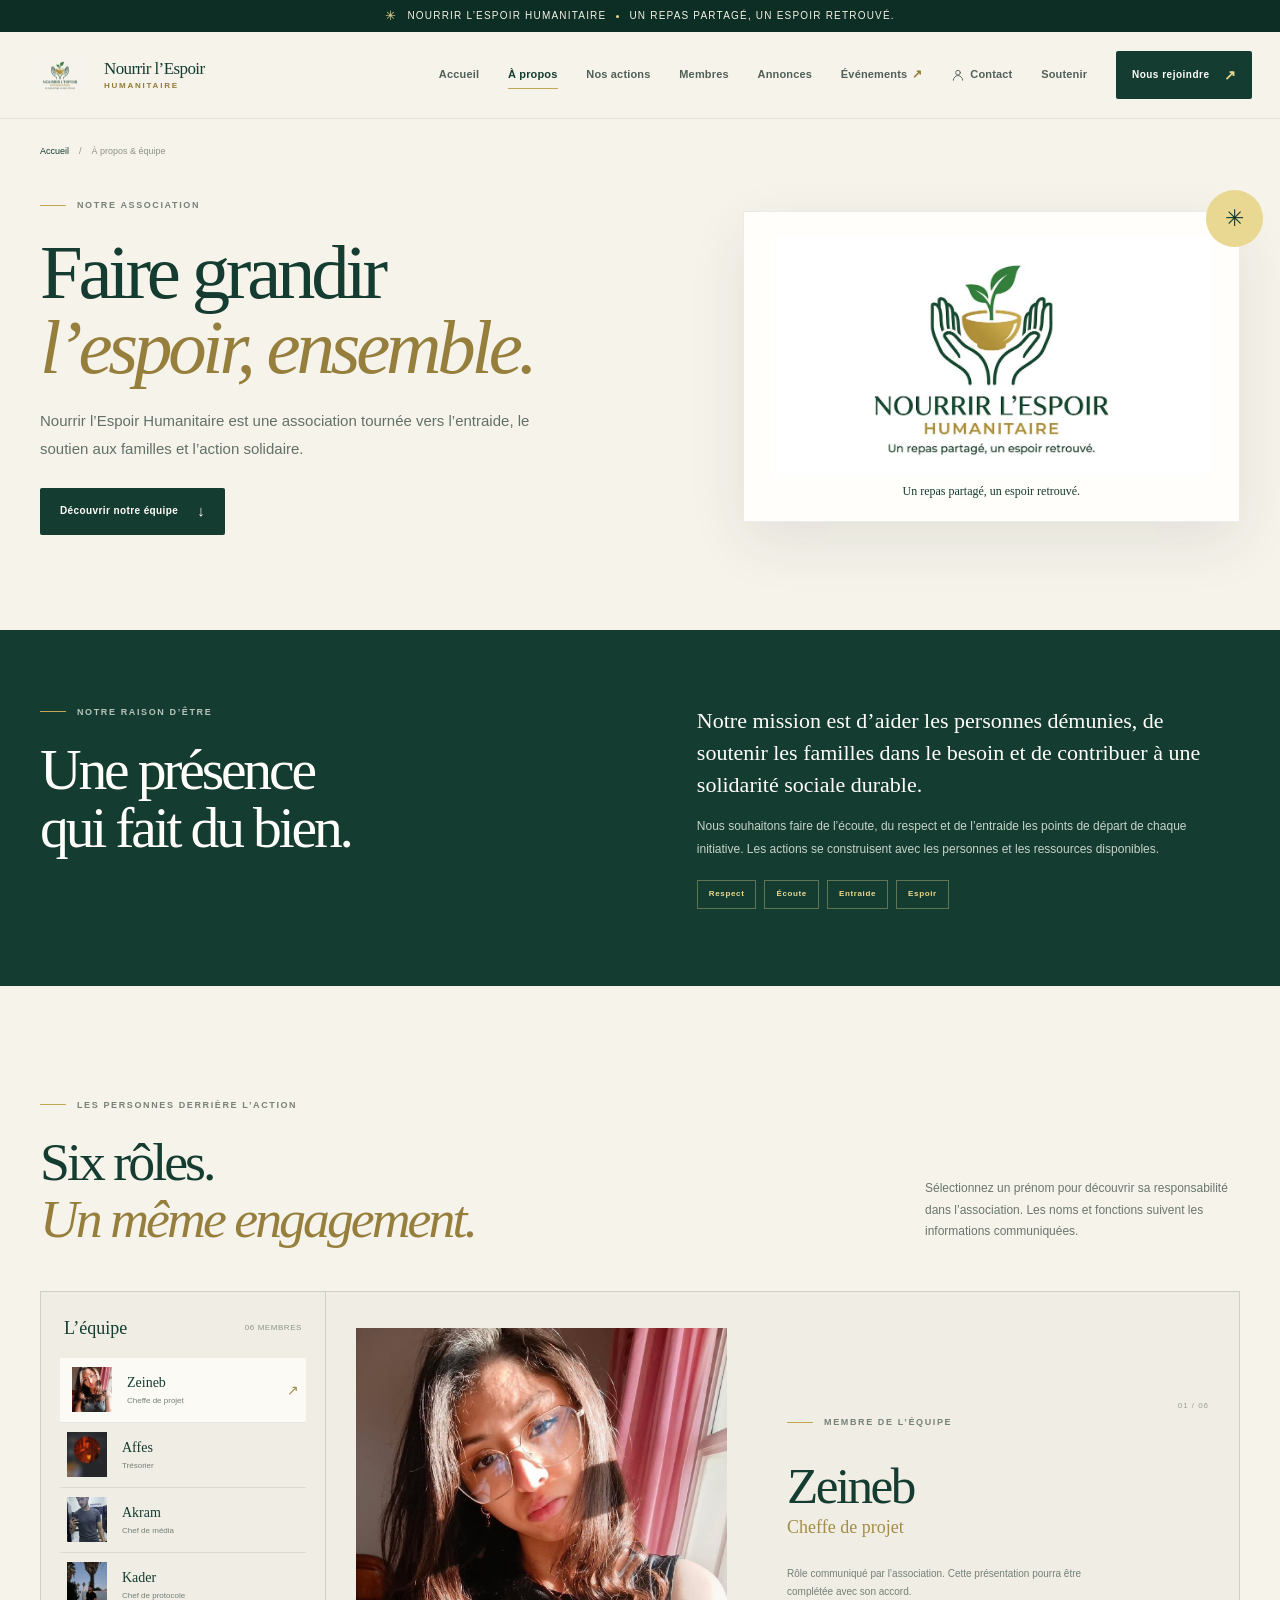
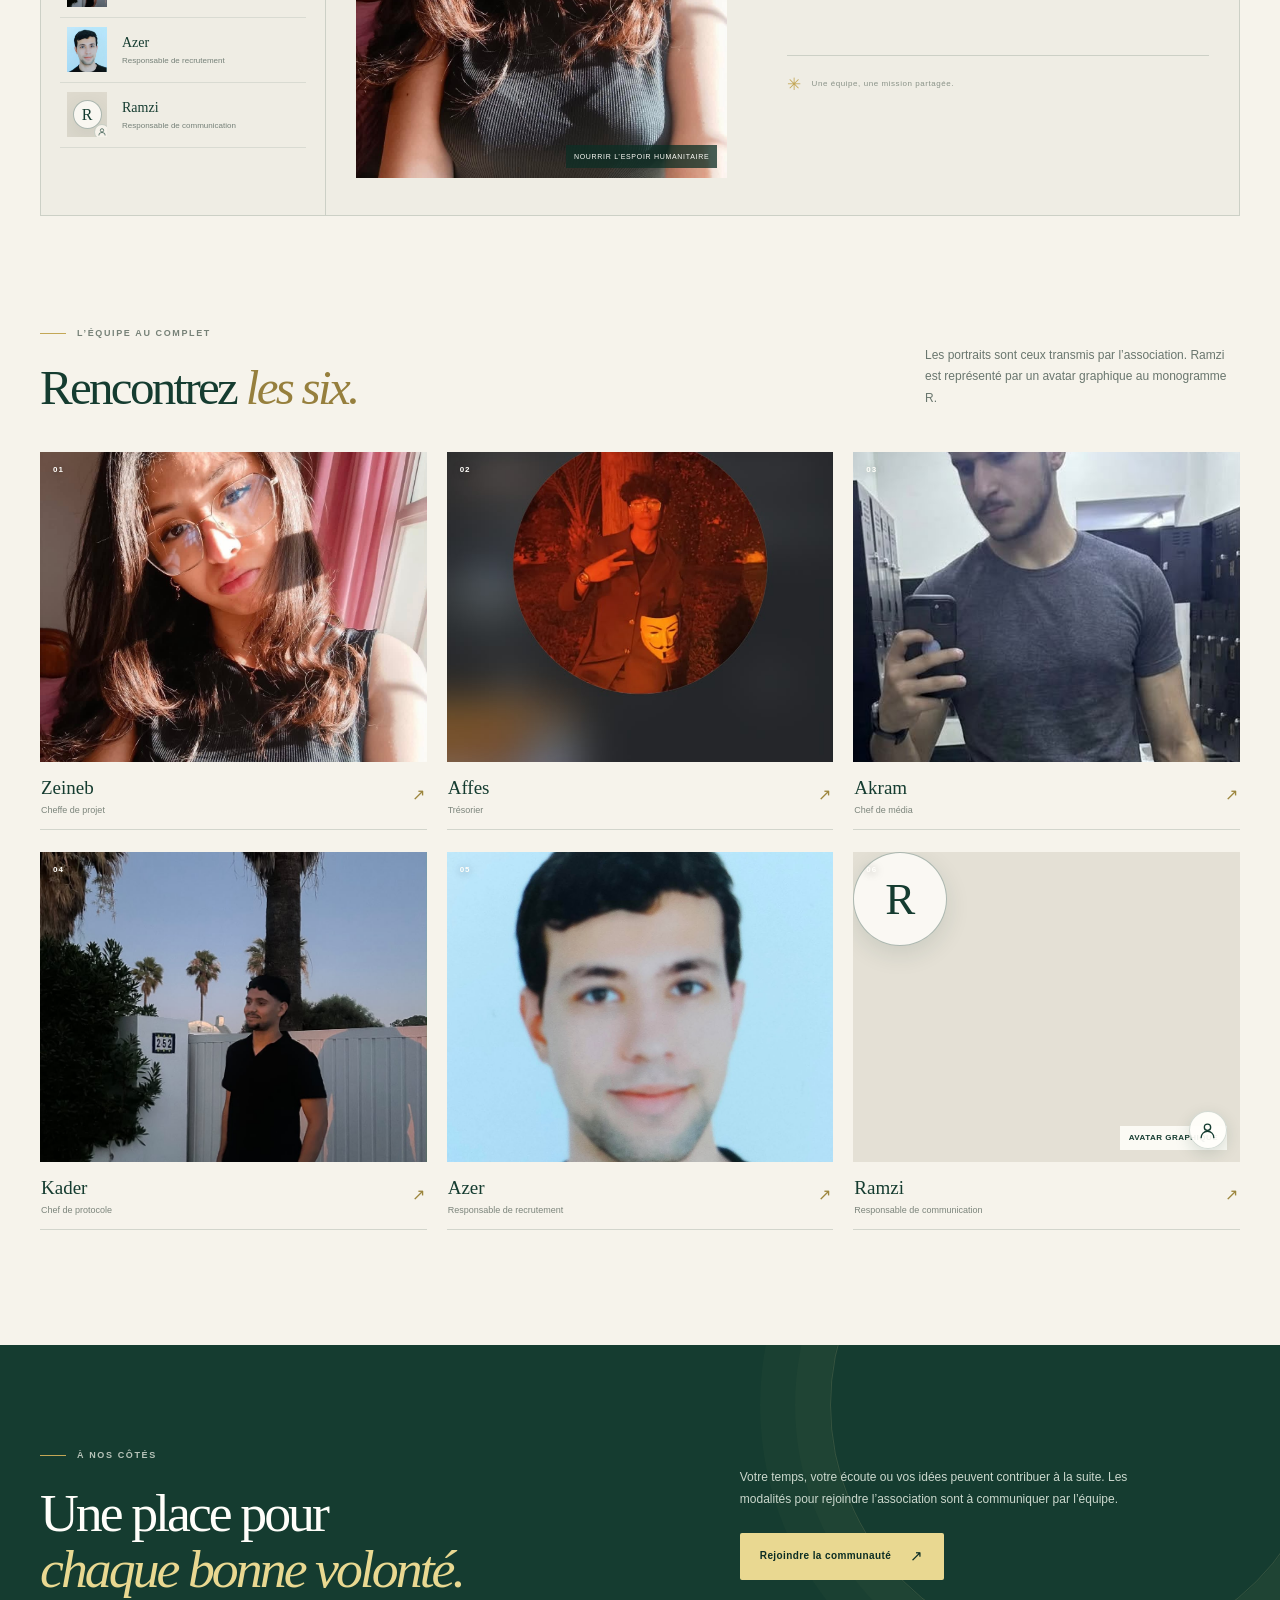
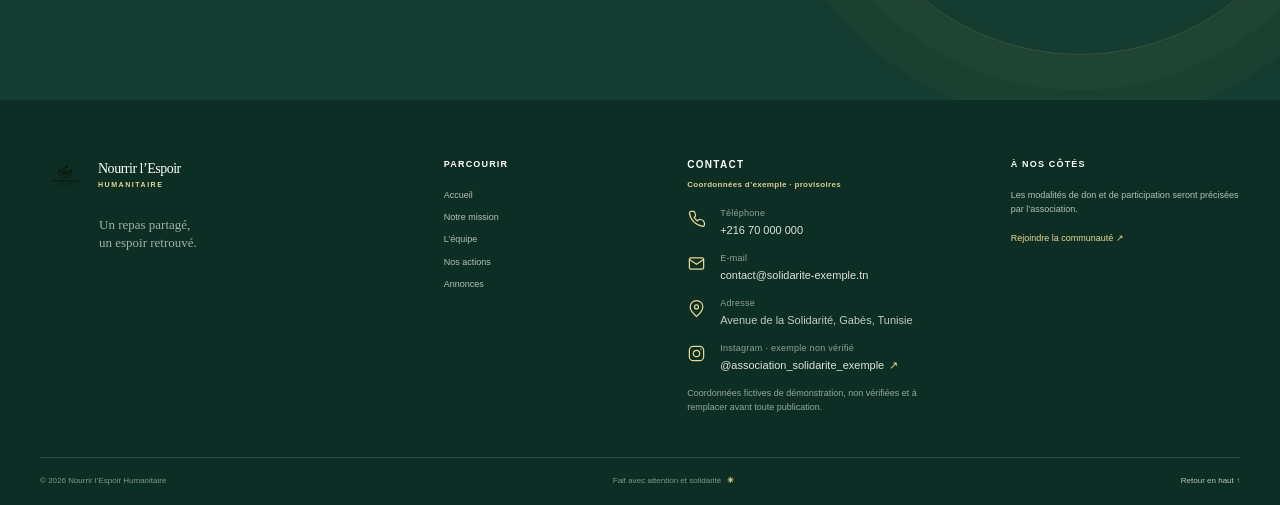
==== commit 185d4948: "Add event PDF and Instagram profile" ====
--- a/about.html
+++ b/about.html
@@ -19,7 +19,7 @@
       <a class="brand" href="index.html" aria-label="Nourrir l’Espoir Humanitaire, accueil"><img src="assets/images/logo.jpeg" alt="Logo de Nourrir l’Espoir Humanitaire"><span class="brand-name">Nourrir l’Espoir <b>Humanitaire</b></span></a>
       <button class="menu-toggle" type="button" aria-expanded="false" aria-controls="primary-nav" aria-label="Ouvrir le menu"><span></span><span></span></button>
       <nav class="primary-nav" id="primary-nav" aria-label="Navigation principale">
-        <a class="nav-link" href="index.html">Accueil</a><a class="nav-link active" href="about.html" aria-current="page">À propos</a><a class="nav-link" href="index.html#food">Nos actions</a><a class="nav-link" href="#members">Membres</a><a class="nav-link" href="index.html#events">Annonces</a><a class="nav-link" href="#contact">Contact</a><a class="nav-link" href="index.html#community">Soutenir</a><a class="nav-join" href="index.html#community">Nous rejoindre <span aria-hidden="true">↗</span></a>
+        <a class="nav-link" href="index.html">Accueil</a><a class="nav-link active" href="about.html" aria-current="page">À propos</a><a class="nav-link" href="index.html#food">Nos actions</a><a class="nav-link" href="#members">Membres</a><a class="nav-link" href="index.html#events">Annonces</a><a class="nav-link nav-event" href="assets/documents/distribution-locale-de-nourriture.pdf" target="_blank" rel="noopener noreferrer" aria-label="Événements : ouvrir le document PDF dans un nouvel onglet">Événements <span aria-hidden="true">↗</span></a><a class="nav-link nav-contact" href="#contact"><svg aria-hidden="true"><use href="assets/icons.svg#icon-person"></use></svg><span>Contact</span></a><a class="nav-link" href="index.html#community">Soutenir</a><a class="nav-join" href="index.html#community">Nous rejoindre <span aria-hidden="true">↗</span></a>
       </nav>
     </div>
   </header>
--- a/style.css
+++ b/style.css
@@ -711,3 +711,40 @@
   .feature-bottom { align-items: flex-start; font-size: 8px; }
   .feature-photo-caption { font-size: 7px; }
 }
+
+/* Event PDF navigation and supplied Instagram profile capture */
+.nav-event { display: inline-flex; align-items: center; gap: 5px; }
+.nav-event span { color: #927b36; font-size: 12px; }
+.nav-contact { display: inline-flex; align-items: center; gap: 5px; }
+.nav-contact svg { width: 14px; height: 14px; flex: 0 0 14px; fill: none; stroke: currentColor; stroke-width: 1.55; stroke-linecap: round; stroke-linejoin: round; }
+
+.instagram-section { position: relative; overflow: hidden; padding: clamp(70px, 8.5vw, 112px) 0; background: #f4f1e8; }
+.instagram-section::before { position: absolute; top: -245px; right: -155px; width: 540px; height: 540px; content: ""; border: 1px solid rgba(21,60,48,.08); border-radius: 50%; box-shadow: 0 0 0 34px rgba(21,60,48,.025), 0 0 0 72px rgba(21,60,48,.018); pointer-events: none; }
+.instagram-shell { position: relative; z-index: 1; display: grid; grid-template-columns: minmax(0,1fr) minmax(270px,.82fr); align-items: center; gap: clamp(38px,8vw,112px); }
+.instagram-copy { max-width: 500px; }
+.instagram-copy h2 { margin: 0 0 20px; color: var(--forest); font-size: clamp(38px,4.5vw,58px); line-height: 1.06; }
+.instagram-copy h2 em { color: #927b36; font-family: var(--serif); font-weight: 400; }
+.instagram-copy > p:not(.eyebrow) { max-width: 440px; margin: 0; color: var(--muted); font-size: 13px; line-height: 1.85; }
+.instagram-source { display: flex; align-items: center; gap: 12px; margin-top: 28px; }
+.instagram-source > span:last-child, .instagram-card-head > span:nth-child(2) { display: grid; gap: 4px; }
+.instagram-source strong, .instagram-card-head strong { color: var(--forest); font-size: 12px; font-weight: 700; }
+.instagram-source small, .instagram-card-head small { color: var(--muted); font-size: 9px; line-height: 1.45; }
+.instagram-badge { width: 36px; height: 36px; flex: 0 0 36px; display: grid; place-items: center; color: var(--forest); background: var(--gold-light); border-radius: 50%; }
+.instagram-badge svg { width: 18px; height: 18px; fill: none; stroke: currentColor; stroke-width: 1.6; stroke-linecap: round; stroke-linejoin: round; }
+.instagram-card { width: min(100%,390px); justify-self: center; margin: 0; padding: 12px; background: var(--white); border: 1px solid rgba(21,60,48,.12); border-radius: 17px; box-shadow: 0 25px 65px rgba(21,60,48,.13); transform: rotate(1deg); transition: transform .35s var(--ease), box-shadow .35s ease; }
+.instagram-card:hover { box-shadow: 0 32px 74px rgba(21,60,48,.17); transform: translateY(-4px) rotate(0); }
+.instagram-card-head { display: flex; align-items: center; gap: 10px; padding: 1px 3px 11px; }
+.instagram-card-mark { margin-left: auto; color: #a38a44; font-size: 17px; }
+.instagram-card img { display: block; width: 100%; height: auto; border-radius: 9px; background: var(--paper); }
+.instagram-card figcaption { padding: 10px 4px 2px; color: var(--muted); font-size: 9px; line-height: 1.5; }
+
+@media (max-width: 760px) {
+  .instagram-section { padding: 68px 0; }
+  .instagram-shell { grid-template-columns: minmax(0,1fr); gap: 31px; }
+  .instagram-copy { max-width: 560px; }
+  .instagram-card { width: min(100%,350px); }
+}
+
+@media (prefers-reduced-motion: reduce) {
+  .instagram-card, .instagram-card:hover { transform: none; transition: none; }
+}
